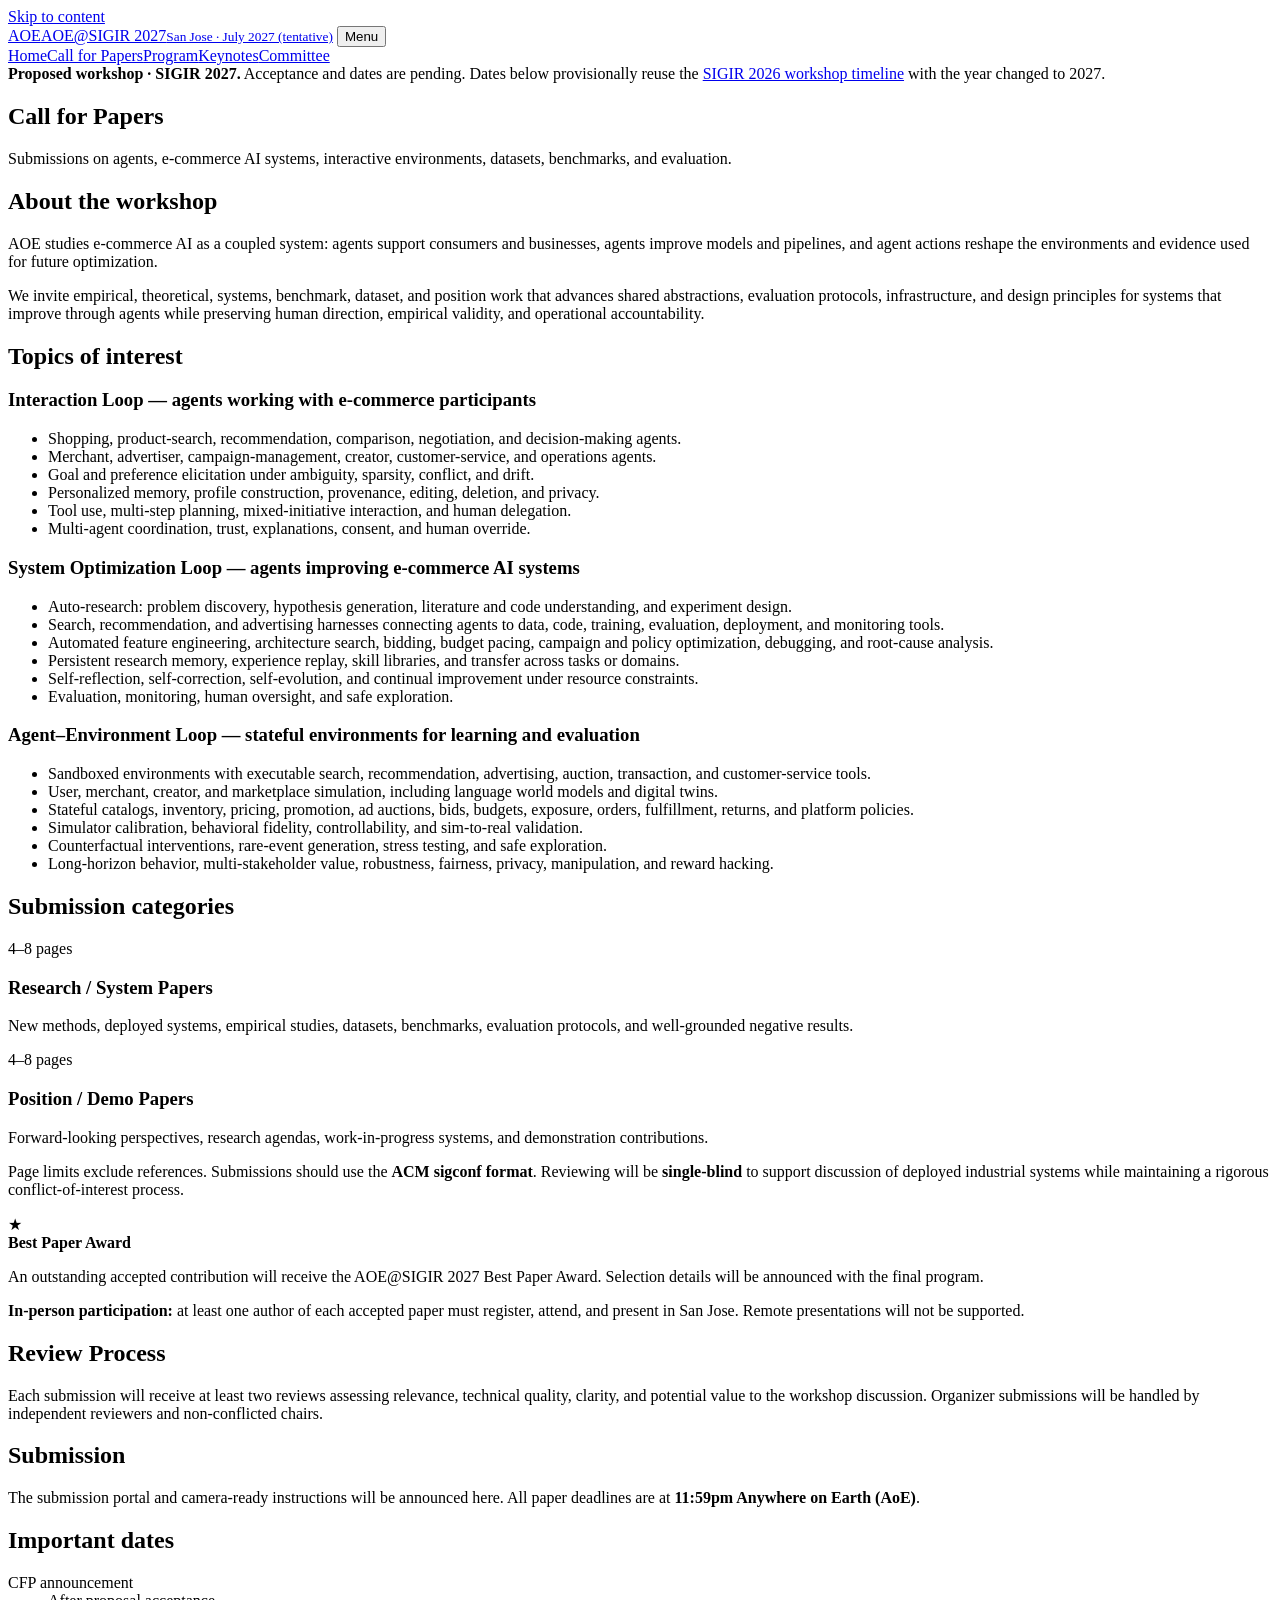
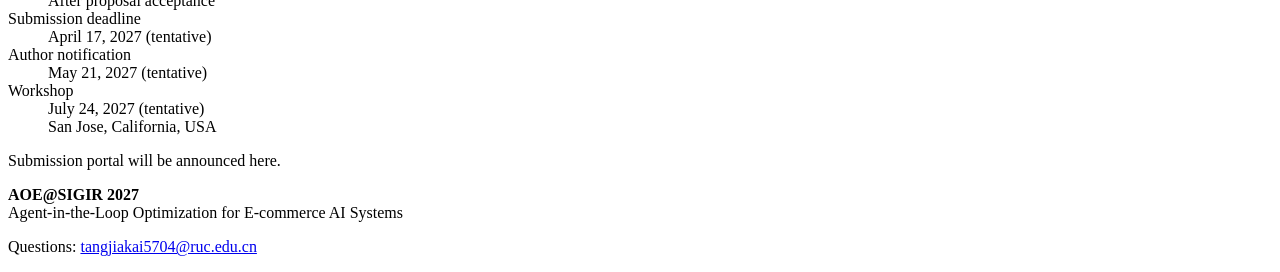
==== cfp.html @ 9a3bb02a "Publish SIGIR 2027 workshop pages and synchronized program" ====
<!doctype html>
<html lang="en">
<head>
  <meta charset="utf-8">
  <meta name="viewport" content="width=device-width, initial-scale=1">
  <meta name="description" content="Call for papers for AOE@SIGIR 2027, the Workshop on Agent-in-the-Loop Optimization for E-commerce AI Systems.">
  <title>Call for Papers · AOE@SIGIR 2027</title>
  <link rel="icon" type="image/svg+xml" href="assets/favicon.svg">
  <link rel="stylesheet" href="assets/style.css?v=20261023-1">
</head>
<body>
  <a class="skip-link" href="#main">Skip to content</a>
  <header class="site-header"><div class="container header-inner">
    <a class="brand" href="index.html"><span class="brand-mark">AOE</span><span class="brand-copy">AOE@SIGIR 2027<small>San Jose · July 2027 (tentative)</small></span></a>
    <button class="menu-toggle" type="button" aria-expanded="false" aria-controls="site-nav">Menu</button>
    <nav class="site-nav" id="site-nav" aria-label="Primary navigation"><a href="index.html">Home</a><a href="cfp.html" aria-current="page">Call for Papers</a><a href="program.html">Program</a><a href="keynotes.html">Keynotes</a><a href="committee.html">Committee</a></nav>
  </div></header>

  <main id="main">
<aside class="migration-notice" aria-label="Proposal status"><div class="container"><strong>Proposed workshop · SIGIR 2027.</strong> Acceptance and dates are pending. Dates below provisionally reuse the <a href="https://sigir2026.org/en-AU/pages/submissions/workshop-proposals">SIGIR 2026 workshop timeline</a> with the year changed to 2027.</div></aside>
    <section class="page-hero"><div class="container page-hero-inner"><h1>Call for Papers</h1><p>Submissions on agents, e-commerce AI systems, interactive environments, datasets, benchmarks, and evaluation.</p></div></section>

    <section class="section"><div class="container page-grid">
      <article class="prose">
        <h2>About the workshop</h2>
        <p>AOE studies e-commerce AI as a coupled system: agents support consumers and businesses, agents improve models and pipelines, and agent actions reshape the environments and evidence used for future optimization.</p>
        <p>We invite empirical, theoretical, systems, benchmark, dataset, and position work that advances shared abstractions, evaluation protocols, infrastructure, and design principles for systems that improve through agents while preserving human direction, empirical validity, and operational accountability.</p>

        <h2>Topics of interest</h2>
        <h3>Interaction Loop — agents working with e-commerce participants</h3>
        <ul>
          <li>Shopping, product-search, recommendation, comparison, negotiation, and decision-making agents.</li>
          <li>Merchant, advertiser, campaign-management, creator, customer-service, and operations agents.</li>
          <li>Goal and preference elicitation under ambiguity, sparsity, conflict, and drift.</li>
          <li>Personalized memory, profile construction, provenance, editing, deletion, and privacy.</li>
          <li>Tool use, multi-step planning, mixed-initiative interaction, and human delegation.</li>
          <li>Multi-agent coordination, trust, explanations, consent, and human override.</li>
        </ul>

        <h3>System Optimization Loop — agents improving e-commerce AI systems</h3>
        <ul>
          <li>Auto-research: problem discovery, hypothesis generation, literature and code understanding, and experiment design.</li>
          <li>Search, recommendation, and advertising harnesses connecting agents to data, code, training, evaluation, deployment, and monitoring tools.</li>
          <li>Automated feature engineering, architecture search, bidding, budget pacing, campaign and policy optimization, debugging, and root-cause analysis.</li>
          <li>Persistent research memory, experience replay, skill libraries, and transfer across tasks or domains.</li>
          <li>Self-reflection, self-correction, self-evolution, and continual improvement under resource constraints.</li>
          <li>Evaluation, monitoring, human oversight, and safe exploration.</li>
        </ul>

        <h3>Agent–Environment Loop — stateful environments for learning and evaluation</h3>
        <ul>
          <li>Sandboxed environments with executable search, recommendation, advertising, auction, transaction, and customer-service tools.</li>
          <li>User, merchant, creator, and marketplace simulation, including language world models and digital twins.</li>
          <li>Stateful catalogs, inventory, pricing, promotion, ad auctions, bids, budgets, exposure, orders, fulfillment, returns, and platform policies.</li>
          <li>Simulator calibration, behavioral fidelity, controllability, and sim-to-real validation.</li>
          <li>Counterfactual interventions, rare-event generation, stress testing, and safe exploration.</li>
          <li>Long-horizon behavior, multi-stakeholder value, robustness, fairness, privacy, manipulation, and reward hacking.</li>
        </ul>

        <h2>Submission categories</h2>
        <div class="format-grid">
          <div class="format-card"><span>4–8 pages</span><h3>Research / System Papers</h3><p>New methods, deployed systems, empirical studies, datasets, benchmarks, evaluation protocols, and well-grounded negative results.</p></div>
          <div class="format-card"><span>4–8 pages</span><h3>Position / Demo Papers</h3><p>Forward-looking perspectives, research agendas, work-in-progress systems, and demonstration contributions.</p></div>
        </div>
        <p>Page limits exclude references. Submissions should use the <strong>ACM sigconf format</strong>. Reviewing will be <strong>single-blind</strong> to support discussion of deployed industrial systems while maintaining a rigorous conflict-of-interest process.</p>
        <div class="award-note"><span aria-hidden="true">★</span><div><strong>Best Paper Award</strong><p>An outstanding accepted contribution will receive the AOE@SIGIR 2027 Best Paper Award. Selection details will be announced with the final program.</p></div></div>
        <div class="notice"><strong>In-person participation:</strong> at least one author of each accepted paper must register, attend, and present in San Jose. Remote presentations will not be supported.</div>

        <h2>Review Process</h2>
        <p>Each submission will receive at least two reviews assessing relevance, technical quality, clarity, and potential value to the workshop discussion. Organizer submissions will be handled by independent reviewers and non-conflicted chairs.</p>

        <h2>Submission</h2>
        <p>The submission portal and camera-ready instructions will be announced here. All paper deadlines are at <strong>11:59pm Anywhere on Earth (AoE)</strong>.</p>
      </article>
      <aside class="side-card" aria-label="Important dates">
        <h2>Important dates</h2><dl>
          <dt>CFP announcement</dt><dd>After proposal acceptance</dd>
          <dt>Submission deadline</dt><dd>April 17, 2027 (tentative)</dd>
          <dt>Author notification</dt><dd>May 21, 2027 (tentative)</dd>
          <dt>Workshop</dt><dd>July 24, 2027 (tentative)<br>San Jose, California, USA</dd>
        </dl>
        <p class="portal-status">Submission portal will be announced here.</p>
      </aside>
    </div></section>
  </main>

  <footer class="site-footer"><div class="container footer-inner"><p><strong>AOE@SIGIR 2027</strong><br>Agent-in-the-Loop Optimization for E-commerce AI Systems</p><p>Questions: <a href="mailto:tangjiakai5704@ruc.edu.cn">tangjiakai5704@ruc.edu.cn</a></p></div></footer>
  <script src="assets/site.js?v=20261023-1"></script>
</body>
</html>
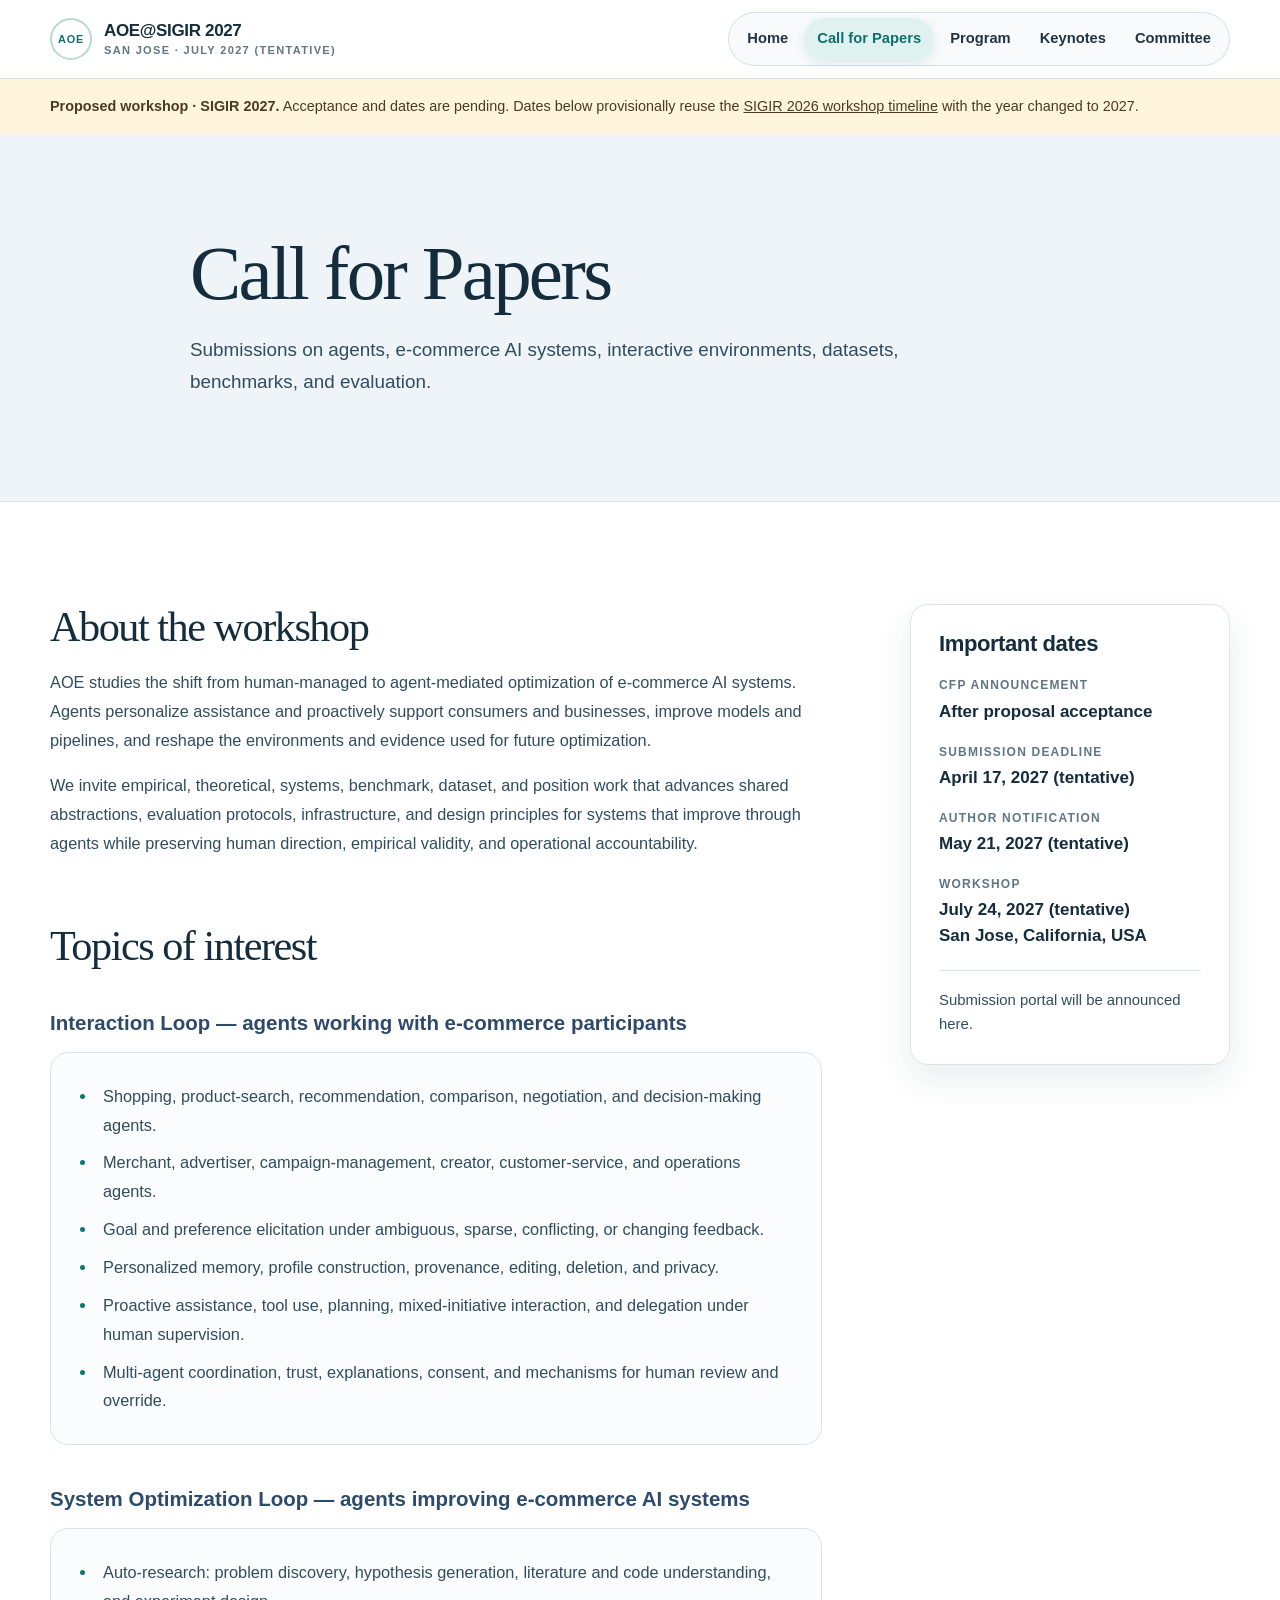
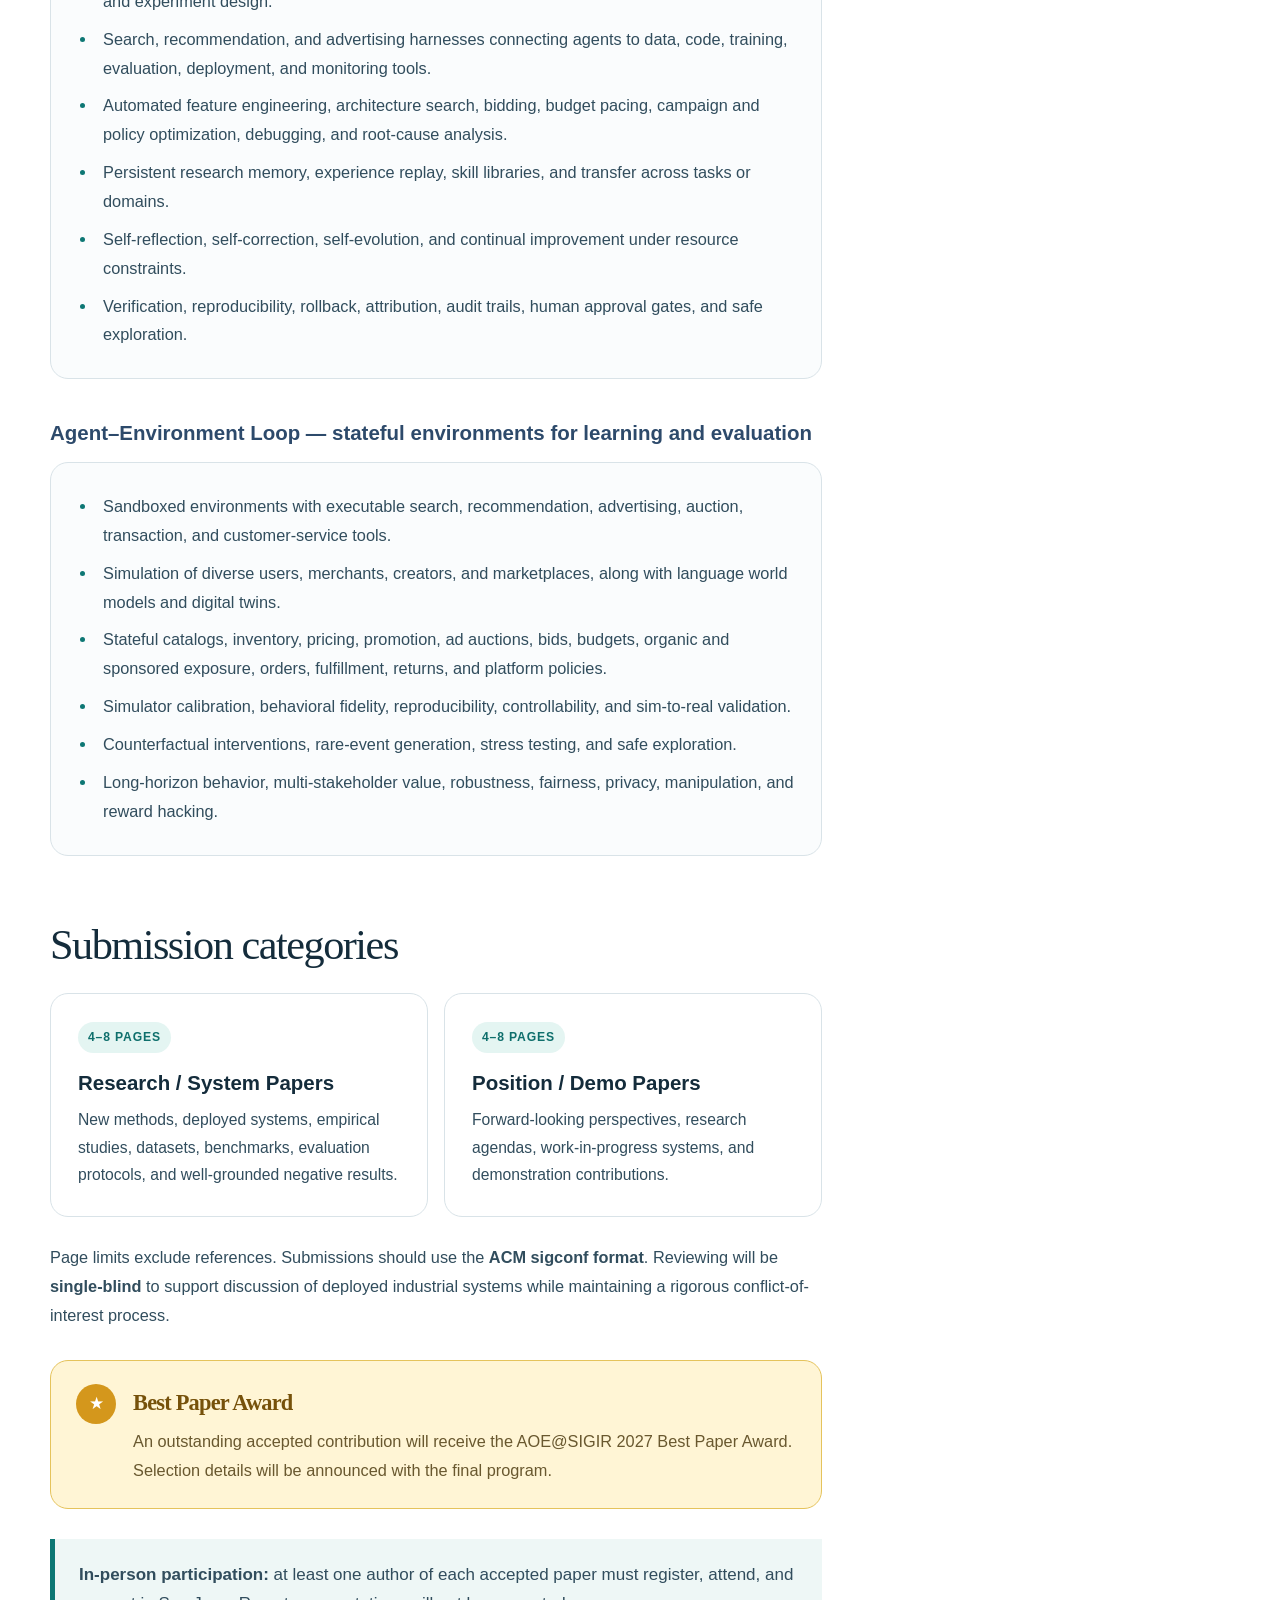
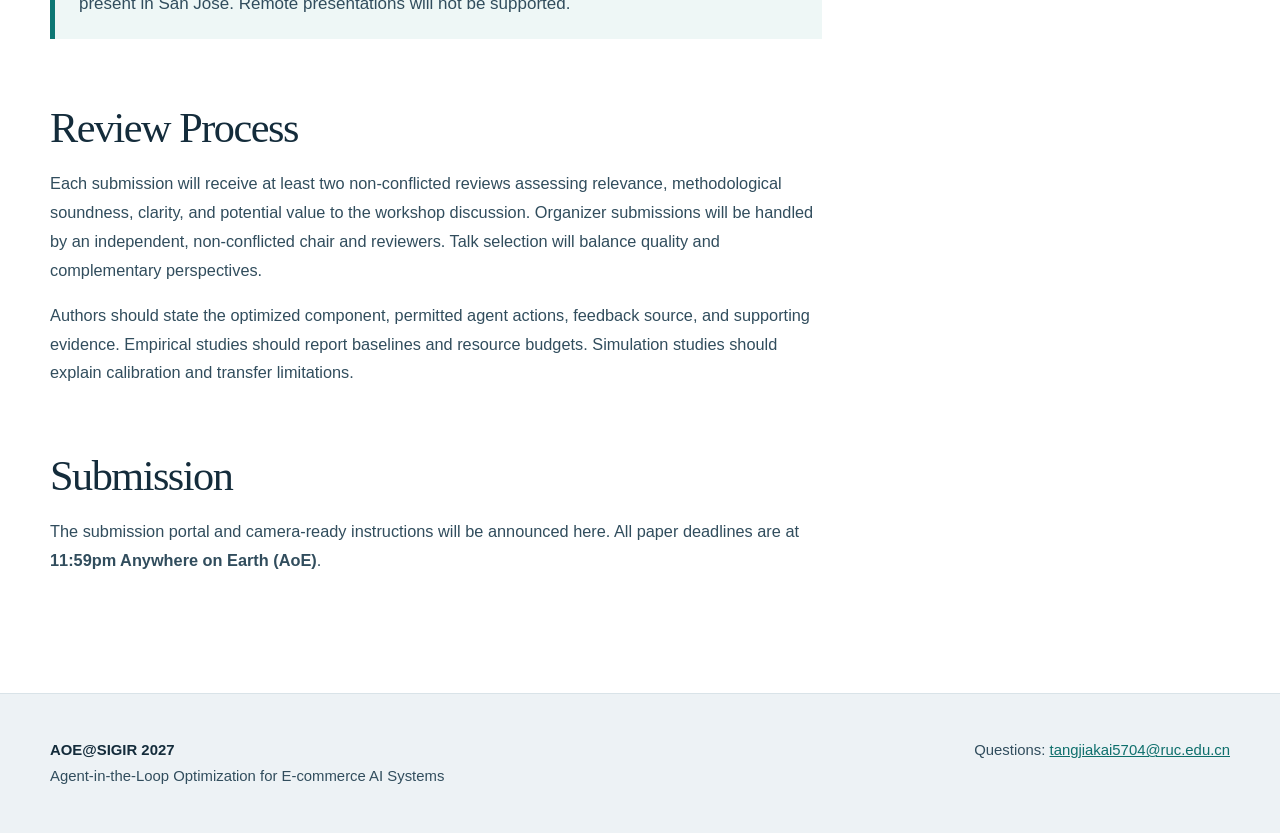
==== commit f6ee3444: "Sync SIGIR website speakers, program, and scope with current proposal" ====
--- a/cfp.html
+++ b/cfp.html
@@ -23,7 +23,7 @@
     <section class="section"><div class="container page-grid">
       <article class="prose">
         <h2>About the workshop</h2>
-        <p>AOE studies e-commerce AI as a coupled system: agents support consumers and businesses, agents improve models and pipelines, and agent actions reshape the environments and evidence used for future optimization.</p>
+        <p>AOE studies the shift from human-managed to agent-mediated optimization of e-commerce AI systems. Agents personalize assistance and proactively support consumers and businesses, improve models and pipelines, and reshape the environments and evidence used for future optimization.</p>
         <p>We invite empirical, theoretical, systems, benchmark, dataset, and position work that advances shared abstractions, evaluation protocols, infrastructure, and design principles for systems that improve through agents while preserving human direction, empirical validity, and operational accountability.</p>
 
         <h2>Topics of interest</h2>
@@ -31,10 +31,10 @@
         <ul>
           <li>Shopping, product-search, recommendation, comparison, negotiation, and decision-making agents.</li>
           <li>Merchant, advertiser, campaign-management, creator, customer-service, and operations agents.</li>
-          <li>Goal and preference elicitation under ambiguity, sparsity, conflict, and drift.</li>
+          <li>Goal and preference elicitation under ambiguous, sparse, conflicting, or changing feedback.</li>
           <li>Personalized memory, profile construction, provenance, editing, deletion, and privacy.</li>
-          <li>Tool use, multi-step planning, mixed-initiative interaction, and human delegation.</li>
-          <li>Multi-agent coordination, trust, explanations, consent, and human override.</li>
+          <li>Proactive assistance, tool use, planning, mixed-initiative interaction, and delegation under human supervision.</li>
+          <li>Multi-agent coordination, trust, explanations, consent, and mechanisms for human review and override.</li>
         </ul>
 
         <h3>System Optimization Loop — agents improving e-commerce AI systems</h3>
@@ -44,15 +44,15 @@
           <li>Automated feature engineering, architecture search, bidding, budget pacing, campaign and policy optimization, debugging, and root-cause analysis.</li>
           <li>Persistent research memory, experience replay, skill libraries, and transfer across tasks or domains.</li>
           <li>Self-reflection, self-correction, self-evolution, and continual improvement under resource constraints.</li>
-          <li>Evaluation, monitoring, human oversight, and safe exploration.</li>
+          <li>Verification, reproducibility, rollback, attribution, audit trails, human approval gates, and safe exploration.</li>
         </ul>
 
         <h3>Agent–Environment Loop — stateful environments for learning and evaluation</h3>
         <ul>
           <li>Sandboxed environments with executable search, recommendation, advertising, auction, transaction, and customer-service tools.</li>
-          <li>User, merchant, creator, and marketplace simulation, including language world models and digital twins.</li>
-          <li>Stateful catalogs, inventory, pricing, promotion, ad auctions, bids, budgets, exposure, orders, fulfillment, returns, and platform policies.</li>
-          <li>Simulator calibration, behavioral fidelity, controllability, and sim-to-real validation.</li>
+          <li>Simulation of diverse users, merchants, creators, and marketplaces, along with language world models and digital twins.</li>
+          <li>Stateful catalogs, inventory, pricing, promotion, ad auctions, bids, budgets, organic and sponsored exposure, orders, fulfillment, returns, and platform policies.</li>
+          <li>Simulator calibration, behavioral fidelity, reproducibility, controllability, and sim-to-real validation.</li>
           <li>Counterfactual interventions, rare-event generation, stress testing, and safe exploration.</li>
           <li>Long-horizon behavior, multi-stakeholder value, robustness, fairness, privacy, manipulation, and reward hacking.</li>
         </ul>
@@ -67,7 +67,8 @@
         <div class="notice"><strong>In-person participation:</strong> at least one author of each accepted paper must register, attend, and present in San Jose. Remote presentations will not be supported.</div>
 
         <h2>Review Process</h2>
-        <p>Each submission will receive at least two reviews assessing relevance, technical quality, clarity, and potential value to the workshop discussion. Organizer submissions will be handled by independent reviewers and non-conflicted chairs.</p>
+        <p>Each submission will receive at least two non-conflicted reviews assessing relevance, methodological soundness, clarity, and potential value to the workshop discussion. Organizer submissions will be handled by an independent, non-conflicted chair and reviewers. Talk selection will balance quality and complementary perspectives.</p>
+        <p>Authors should state the optimized component, permitted agent actions, feedback source, and supporting evidence. Empirical studies should report baselines and resource budgets. Simulation studies should explain calibration and transfer limitations.</p>
 
         <h2>Submission</h2>
         <p>The submission portal and camera-ready instructions will be announced here. All paper deadlines are at <strong>11:59pm Anywhere on Earth (AoE)</strong>.</p>
--- a/assets/style.css
+++ b/assets/style.css
@@ -0,0 +1,446 @@
+:root {
+  --ink: #1f3445;
+  --ink-strong: #142c3b;
+  --text: #314d5d;
+  --muted: #607684;
+  --teal: #0d7774;
+  --teal-dark: #0e6f6c;
+  --teal-soft: #e4f5f2;
+  --navy: #2d4a6b;
+  --blue-soft: #eef4f8;
+  --orange: #a94a32;
+  --orange-soft: #fff1e9;
+  --purple: #7569ad;
+  --purple-soft: #f1eff9;
+  --award: #d4971c;
+  --award-dark: #76510a;
+  --award-bg: #fff5d5;
+  --paper: #f6f8fa;
+  --white: #fff;
+  --line: #d9e3e8;
+  --line-strong: #c6d5dd;
+  --shadow: 0 14px 36px rgba(31, 52, 69, .09);
+  --radius-lg: 28px;
+  --radius: 18px;
+  --container: min(1180px, calc(100% - 48px));
+}
+
+* { box-sizing: border-box; }
+html { scroll-behavior: smooth; }
+body {
+  margin: 0;
+  overflow-x: hidden;
+  color: var(--ink);
+  background: var(--white);
+  font-family: "Helvetica Neue", Arial, ui-sans-serif, sans-serif;
+  font-size: 17px;
+  line-height: 1.72;
+  text-rendering: optimizeLegibility;
+}
+::selection { color: var(--ink-strong); background: #cdece8; }
+a { color: inherit; }
+img { display: block; max-width: 100%; }
+button { font: inherit; }
+.container { width: var(--container); margin-inline: auto; }
+.skip-link { position: fixed; top: 10px; left: 10px; z-index: 100; padding: 9px 14px; transform: translateY(-180%); border-radius: 999px; color: white; background: var(--ink-strong); text-decoration: none; }
+.skip-link:focus { transform: none; }
+
+.site-header { position: sticky; top: 0; z-index: 40; border-bottom: 1px solid rgba(198,213,221,.72); background: rgba(255,255,255,.82); -webkit-backdrop-filter: blur(18px) saturate(150%); backdrop-filter: blur(18px) saturate(150%); transition: background .22s ease, border-color .22s ease, box-shadow .22s ease; }
+.site-header.is-scrolled { border-color: rgba(198,213,221,.9); background: rgba(255,255,255,.94); box-shadow: 0 10px 28px rgba(20,44,59,.09); }
+.header-inner { min-height: 78px; display: flex; align-items: center; justify-content: space-between; gap: 28px; }
+.brand { display: inline-flex; align-items: center; gap: 12px; color: var(--ink-strong); text-decoration: none; font-weight: 800; letter-spacing: -.02em; }
+.brand-mark { width: 42px; height: 42px; display: grid; place-items: center; flex: 0 0 auto; border: 2px solid #b8d8d6; border-radius: 50%; color: var(--teal-dark); background: transparent; box-shadow: none; font-size: .68rem; letter-spacing: .07em; }
+.brand-copy { display: grid; line-height: 1.05; }
+.brand-copy small { margin-top: 5px; color: var(--muted); font-size: .69rem; font-weight: 700; letter-spacing: .12em; text-transform: uppercase; }
+.site-nav { display: flex; align-items: center; gap: 3px; padding: 5px; border: 1px solid rgba(198,213,221,.7); border-radius: 999px; background: rgba(246,248,250,.7); box-shadow: inset 0 1px 0 rgba(255,255,255,.85); }
+.site-nav a { padding: 8px 13px; border-radius: 999px; color: var(--ink); text-decoration: none; font-size: .92rem; font-weight: 720; transition: color .18s ease, background .18s ease, box-shadow .18s ease; }
+.site-nav a:hover, .site-nav a:focus-visible { color: var(--teal-dark); background: rgba(255,255,255,.9); box-shadow: 0 4px 12px rgba(31,52,69,.07); }
+.site-nav a[aria-current="page"] { color: var(--teal-dark); background: #dff2ef; box-shadow: 0 4px 12px rgba(13,119,116,.11); }
+.menu-toggle { display: none; padding: 9px 14px; border: 1px solid var(--line-strong); border-radius: 999px; color: var(--ink-strong); background: rgba(255,255,255,.88); box-shadow: 0 5px 14px rgba(31,52,69,.06); font-weight: 750; }
+
+h1, h2, h3 { margin-top: 0; text-wrap: balance; }
+.hero h1, .page-hero h1, .section h2, .speaker-card h2, .home-speakers h3, .award-copy strong, .award-note strong {
+  font-family: Georgia, "Times New Roman", serif;
+  font-weight: 500;
+  letter-spacing: -.035em;
+}
+
+.hero {
+  position: relative;
+  min-height: 760px;
+  overflow: hidden;
+  border-bottom: 1px solid var(--line);
+  background:
+    linear-gradient(90deg, #fff 0%, #fff 43%, rgba(255,255,255,.95) 52%, rgba(255,255,255,.35) 72%, rgba(255,255,255,.08) 100%),
+    radial-gradient(ellipse at 90% 30%, #cce8e7 0%, #e9e8f4 45%, #f6f9fc 80%);
+}
+.hero::after { content: ""; position: absolute; inset: auto 0 0; height: 90px; background: linear-gradient(to bottom, transparent, rgba(255,255,255,.8)); pointer-events: none; }
+.hero > .container { position: relative; z-index: 2; padding-top: 88px; padding-bottom: 82px; }
+.hero-copy { max-width: 990px; }
+.hero h1 { max-width: 1100px; margin-bottom: 26px; color: var(--ink-strong); font-size: clamp(3.8rem, 5.2vw, 4.85rem); line-height: .98; }
+.hero h1 em { color: var(--teal); font-style: normal; }
+.hero-title-main, .hero-title-sub { display: block; }
+.hero-title-main { white-space: nowrap; }
+.hero-summary { max-width: 760px; margin: 0; color: var(--text); font-size: 1.18rem; line-height: 1.68; }
+.hero-actions { display: flex; flex-wrap: wrap; gap: 12px; margin-top: 30px; }
+.button { display: inline-flex; align-items: center; justify-content: center; min-height: 50px; padding: 0 23px; border: 1px solid transparent; border-radius: 999px; text-decoration: none; font-size: .96rem; font-weight: 780; transition: transform .18s ease, box-shadow .18s ease, background .18s ease; }
+.button:hover { transform: translateY(-2px); }
+.button-primary { color: white; background: var(--teal); box-shadow: 0 9px 20px rgba(22,139,135,.20); }
+.button-primary:hover { background: var(--teal-dark); }
+.button-secondary { border-color: var(--line-strong); color: var(--ink-strong); background: white; }
+.button-secondary:hover { box-shadow: var(--shadow); }
+.button-muted { width: 100%; margin-top: 22px; color: var(--muted); background: var(--paper); cursor: default; }
+.hero-meta { display: grid; grid-template-columns: repeat(3, 1fr); max-width: 760px; margin-top: 38px; overflow: hidden; border: 1px solid var(--line-strong); border-radius: var(--radius); background: white; box-shadow: var(--shadow); }
+.meta-item { min-height: 100px; padding: 22px 24px; border-right: 1px solid var(--line); }
+.meta-item:last-child { border-right: 0; }
+.meta-item span { display: block; margin-bottom: 5px; color: var(--muted); font-size: .72rem; font-weight: 800; letter-spacing: .12em; text-transform: uppercase; }
+.meta-item strong { color: var(--ink-strong); font-size: 1.07rem; }
+.award-banner { display: grid; grid-template-columns: auto minmax(0, 1fr); align-items: center; gap: 18px; max-width: 760px; margin-top: 16px; padding: 18px 22px; border: 1px solid #e5c35c; border-radius: var(--radius); color: var(--award-dark); background: var(--award-bg); box-shadow: 0 10px 26px rgba(142,102,22,.11); }
+.award-symbol { width: 46px; height: 46px; display: grid; place-items: center; border-radius: 50%; color: white; background: var(--award); font-size: 1.3rem; }
+.award-copy { display: grid; gap: 1px; }
+.award-copy strong { font-size: 1.42rem; font-weight: 600; letter-spacing: -.015em; }
+.award-copy span { color: #6f5927; font-size: .92rem; line-height: 1.48; }
+.commerce-panel { position: absolute; right: 0; bottom: 70px; width: 340px; padding: 25px; border: 1px solid rgba(198,213,221,.95); border-radius: 22px; background: rgba(255,255,255,.94); box-shadow: 0 18px 45px rgba(20,44,59,.16); }
+.commerce-panel > strong { display: block; margin-bottom: 17px; color: var(--navy); font-size: 1rem; letter-spacing: .03em; }
+.commerce-grid { display: grid; grid-template-columns: 1fr 1fr; gap: 12px; }
+.commerce-grid span { display: grid; grid-template-columns: 30px 1fr; align-items: center; gap: 9px; color: var(--ink); font-size: .82rem; font-weight: 700; line-height: 1.25; }
+.commerce-grid svg { width: 30px; height: 30px; padding: 6px; border-radius: 9px; fill: none; stroke: currentColor; stroke-width: 1.8; stroke-linecap: round; stroke-linejoin: round; color: var(--teal-dark); background: var(--teal-soft); }
+.commerce-grid span:nth-child(2) svg { color: var(--navy); background: var(--blue-soft); }
+.commerce-grid span:nth-child(3) svg { color: #b85b42; background: var(--orange-soft); }
+.commerce-grid span:nth-child(4) svg { color: var(--purple); background: var(--purple-soft); }
+
+.section { padding: clamp(82px, 8vw, 112px) 0; }
+.section-white { background: white; }
+.section-blue { border-block: 1px solid #dce8ef; background: #eef5f9; }
+.section-warm { border-block: 1px solid #eee4d8; background: #fffaf3; }
+.section-lilac { border-block: 1px solid #e5e1ef; background: #f6f4fa; }
+.section-teal-wash { border-block: 1px solid #d7e9e6; background: #f0f8f6; }
+.section-mint { border-block: 1px solid var(--line); background: #e7f3f0; }
+.home-page .section { padding: clamp(66px, 6vw, 88px) 0; }
+.home-page .section-head { margin-bottom: 32px; }
+.home-page .section-link { margin-top: 22px; }
+.home-page #organizers .section-head { grid-template-columns: minmax(0, .9fr) minmax(430px, .78fr); gap: 48px; }
+.section-head { display: grid; grid-template-columns: minmax(0, 1fr) minmax(300px, .62fr); align-items: end; gap: 70px; margin-bottom: 42px; }
+.section h2 { margin-bottom: 0; color: var(--ink-strong); font-size: clamp(3.1rem, 4.7vw, 4.55rem); line-height: 1; }
+.lead { margin: 0; color: var(--text); font-size: 1.08rem; line-height: 1.68; }
+.content-section .section-head { display: block; margin-bottom: 30px; }
+.about-copy { max-width: 1000px; color: var(--text); font-size: 1.18rem; line-height: 1.85; }
+.about-copy p { margin: 0; }
+.about-copy p:first-child { color: var(--ink); font-size: 1.28rem; }
+.about-copy p + p { margin-top: 20px; }
+
+.date-grid { display: grid; grid-template-columns: repeat(4, 1fr); gap: 16px; }
+.date-item { min-height: 190px; padding: 28px; border: 1px solid var(--line); border-radius: var(--radius); background: white; }
+.date-item.is-key { border: 2px solid #9cd2cb; background: #edf8f6; }
+.date-item time { display: block; color: var(--navy); font-family: Georgia, serif; font-size: 1.8rem; font-weight: 600; line-height: 1.05; }
+.date-item span { display: block; margin-top: 30px; color: var(--ink); font-size: 1rem; font-weight: 750; line-height: 1.45; }
+
+.loop-grid { display: grid; grid-template-columns: repeat(3, 1fr); gap: 22px; }
+.loop-card { position: relative; min-height: 360px; overflow: hidden; padding: 34px; border: 1px solid var(--line); border-radius: var(--radius-lg); background: white; }
+.loop-card:nth-child(1) { border-top: 6px solid var(--teal); }
+.loop-card:nth-child(2) { border-top: 6px solid var(--purple); }
+.loop-card:nth-child(3) { border-top: 6px solid var(--orange); }
+.loop-card::after { content: attr(data-number); position: absolute; right: 14px; bottom: -27px; color: rgba(31,52,69,.055); font-family: Georgia, serif; font-size: 8rem; line-height: 1; }
+.loop-icon { width: 44px; height: 44px; display: grid; place-items: center; border-radius: 13px; color: white; background: var(--teal); font-size: .77rem; font-weight: 850; }
+.loop-card:nth-child(2) .loop-icon { background: var(--purple); }
+.loop-card:nth-child(3) .loop-icon { background: var(--orange); }
+.loop-card h3 { position: relative; z-index: 1; margin: 26px 0 0; color: var(--ink-strong); font-size: 1.46rem; line-height: 1.28; }
+.loop-card ul { position: relative; z-index: 1; margin: 22px 0 0; padding: 0; list-style: none; }
+.loop-card li { position: relative; margin-top: 13px; padding-left: 20px; color: var(--text); font-size: 1rem; line-height: 1.55; }
+.loop-card li::before { content: ""; position: absolute; left: 0; top: .7em; width: 6px; height: 6px; border-radius: 50%; background: var(--teal); }
+.loop-card:nth-child(2) li::before { background: var(--purple); }
+.loop-card:nth-child(3) li::before { background: var(--orange); }
+.section-link { margin: 28px 0 0; }
+.section-link a { color: var(--teal-dark); font-weight: 800; text-decoration: none; }
+.section-link a:hover { text-decoration: underline; text-underline-offset: 4px; }
+
+.home-speakers { display: grid; grid-template-columns: repeat(2, minmax(0, 1fr)); gap: 24px; }
+.home-speakers article { display: grid; grid-template-columns: 180px minmax(0, 1fr); align-items: center; gap: 30px; min-height: 238px; padding: 28px; border: 1px solid var(--line); border-radius: var(--radius-lg); background: white; box-shadow: var(--shadow); }
+.home-speakers img { width: 180px; height: 180px; object-fit: cover; border-radius: 20px; }
+.home-speakers h3 { margin: 16px 0 7px; color: var(--ink-strong); font-size: 2.55rem; }
+.home-speakers p { margin: 0; color: var(--text); font-size: 1rem; line-height: 1.6; }
+
+.home-organizers { display: grid; grid-template-columns: repeat(3, minmax(0, 1fr)); gap: 15px; }
+.organizer-mini { display: grid; grid-template-columns: 68px minmax(0, 1fr); align-items: center; gap: 16px; min-height: 98px; padding: 14px 17px; border: 1px solid var(--line); border-radius: 18px; color: var(--ink-strong); background: linear-gradient(145deg, #fff 0%, #fbfcfd 100%); text-decoration: none; transition: transform .18s ease, border-color .18s ease, box-shadow .18s ease; }
+.organizer-mini:hover, .organizer-mini:focus-visible { transform: translateY(-2px); border-color: #b9d5d4; box-shadow: 0 12px 26px rgba(31,52,69,.09); }
+.organizer-mini img { width: 68px; height: 68px; border: 3px solid white; border-radius: 50%; object-fit: cover; box-shadow: 0 4px 14px rgba(31,52,69,.14); }
+.organizer-mini span { min-width: 0; }
+.organizer-mini strong { display: block; margin-bottom: 3px; font-size: 1rem; line-height: 1.25; }
+.organizer-mini strong::after { content: " ↗"; color: var(--teal-dark); font-size: .62em; vertical-align: .35em; }
+.organizer-mini small { display: block; color: var(--muted); font-size: .78rem; font-weight: 650; line-height: 1.38; }
+.tag { display: inline-flex; padding: 6px 11px; border-radius: 999px; color: var(--teal-dark); background: #dff2ef; font-size: .76rem; font-weight: 850; letter-spacing: .07em; text-transform: uppercase; }
+.tag.tentative { color: #775415; background: #ffedbd; }
+
+.submission-summary { display: grid; grid-template-columns: minmax(0, 1fr) auto; align-items: center; gap: 64px; }
+.submission-summary h2 { margin-bottom: 18px; }
+.submission-summary p { max-width: 820px; margin: 0; color: var(--text); font-size: 1.08rem; line-height: 1.75; }
+
+.page-hero { padding: clamp(72px, 8vw, 104px) 0; border-bottom: 1px solid var(--line); background: var(--blue-soft); }
+.page-hero-inner { max-width: 900px; }
+.page-hero h1 { margin: 0; color: var(--ink-strong); font-size: clamp(3.5rem, 6vw, 5.7rem); line-height: .98; }
+.page-hero p { max-width: 780px; margin: 22px 0 0; color: var(--text); font-size: 1.18rem; line-height: 1.72; }
+.page-grid { display: grid; grid-template-columns: minmax(0, 1fr) 320px; align-items: start; gap: clamp(52px, 7vw, 88px); }
+.prose { max-width: 830px; }
+.prose h2 { margin: 66px 0 18px; color: var(--ink-strong); font-size: clamp(2.2rem, 3.3vw, 3rem); line-height: 1.08; }
+.prose h2:first-child { margin-top: 0; }
+.prose h3 { margin: 40px 0 12px; color: var(--navy); font-size: 1.28rem; line-height: 1.4; }
+.prose p, .prose li { color: var(--text); font-size: 1.02rem; line-height: 1.77; }
+.prose ul { margin: 14px 0 28px; padding: 20px 26px 20px 46px; border: 1px solid var(--line); border-radius: var(--radius); background: #fafcfd; }
+.prose li { margin: 9px 0; padding-left: 6px; }
+.prose li::marker { color: var(--teal); }
+.format-grid { display: grid; grid-template-columns: repeat(2, 1fr); gap: 16px; margin: 26px 0; }
+.format-card { padding: 27px; border: 1px solid var(--line); border-radius: var(--radius); background: white; }
+.format-card span { display: inline-flex; padding: 5px 10px; border-radius: 999px; color: var(--teal-dark); background: var(--teal-soft); font-size: .76rem; font-weight: 850; letter-spacing: .07em; text-transform: uppercase; }
+.format-card h3 { margin: 16px 0 8px; color: var(--ink-strong); }
+.format-card p { margin: 0; font-size: .98rem; }
+.notice { margin: 28px 0; padding: 21px 24px; border-left: 5px solid var(--teal); color: var(--text); background: #eef7f6; }
+.award-note { display: grid; grid-template-columns: auto 1fr; gap: 17px; margin: 30px 0; padding: 23px 25px; border: 1px solid #e5c35c; border-radius: var(--radius); background: var(--award-bg); }
+.award-note > span { width: 40px; height: 40px; display: grid; place-items: center; border-radius: 50%; color: white; background: var(--award); }
+.award-note strong { color: var(--award-dark); font-size: 1.4rem; font-weight: 600; }
+.award-note p { margin: 5px 0 0; color: #69582f; }
+.side-card { position: sticky; top: 104px; padding: 28px; border: 1px solid var(--line); border-radius: var(--radius); background: white; box-shadow: var(--shadow); }
+.side-card h2 { margin: 0 0 20px; font-family: inherit; font-size: 1.38rem; font-weight: 800; letter-spacing: -.02em; }
+.side-card dl { margin: 0; }
+.side-card dt { margin-top: 17px; color: var(--muted); font-size: .75rem; font-weight: 850; letter-spacing: .1em; text-transform: uppercase; }
+.side-card dd { margin: 3px 0 0; color: var(--ink-strong); font-weight: 750; line-height: 1.5; }
+
+.schedule-wrap { overflow: hidden; border: 1px solid var(--line); border-radius: var(--radius-lg); background: white; box-shadow: var(--shadow); }
+.schedule { width: 100%; border-collapse: collapse; }
+.schedule th, .schedule td { padding: 22px 27px; border-bottom: 1px solid var(--line); text-align: left; }
+.schedule tr:last-child td { border-bottom: 0; }
+.schedule th { color: var(--navy); background: #eef3f6; font-size: .78rem; letter-spacing: .12em; text-transform: uppercase; }
+.schedule td { color: var(--ink); font-size: 1.02rem; }
+.schedule td:first-child { width: 175px; color: var(--teal-dark); font-weight: 850; white-space: nowrap; }
+.schedule td strong { color: var(--ink-strong); }
+
+.speaker-stack { display: grid; gap: 22px; }
+.speaker-card { display: grid; grid-template-columns: 230px minmax(0, 1fr); align-items: center; gap: 42px; padding: 38px; border: 1px solid var(--line); border-radius: var(--radius-lg); background: white; box-shadow: var(--shadow); }
+.speaker-photo { width: 230px; height: 230px; overflow: hidden; border-radius: 24px; background: var(--paper); }
+.speaker-photo img { width: 100%; height: 100%; object-fit: cover; }
+.speaker-card h2 { margin: 15px 0 4px; color: var(--ink-strong); font-size: clamp(2.8rem, 4vw, 4rem); }
+.speaker-role { margin: 0 0 13px; color: var(--teal-dark); font-size: .96rem; font-weight: 780; }
+.speaker-card p:last-child { margin: 0; color: var(--text); font-size: 1rem; line-height: 1.72; }
+
+.person-grid { display: grid; grid-template-columns: repeat(2, minmax(0, 1fr)); gap: 24px; }
+.person-card { position: relative; display: grid; grid-template-columns: 108px minmax(0, 1fr); grid-template-rows: auto auto 1fr; column-gap: 24px; align-items: start; min-height: 225px; padding: 29px; border: 1px solid var(--line); border-radius: var(--radius); background: white; }
+.person-avatar { grid-column: 1; grid-row: 1 / span 3; width: 108px; height: 108px; overflow: hidden; border-radius: 22px; background: var(--paper); }
+.person-avatar img { width: 100%; height: 100%; object-fit: cover; }
+.person-card h3, .person-role, .person-card p:last-child { grid-column: 2; }
+.person-card h3 { align-self: end; margin: 7px 0 4px; color: var(--ink-strong); font-size: 1.3rem; }
+.person-role { min-height: 0; margin: 0 0 12px; color: var(--teal-dark); font-size: .88rem; font-weight: 780; line-height: 1.45; }
+.person-card p:last-child { margin: 0; color: var(--text); font-size: .97rem; line-height: 1.68; }
+.person-badge { position: absolute; right: 18px; top: 18px; padding: 5px 9px; border-radius: 999px; color: var(--teal-dark); background: var(--teal-soft); font-size: .68rem; font-weight: 850; letter-spacing: .07em; text-transform: uppercase; }
+
+.empty-state { padding: clamp(48px, 8vw, 88px); border: 1px dashed #aebfc9; border-radius: var(--radius-lg); text-align: center; background: white; }
+.empty-state h2 { max-width: 700px; margin: 0 auto 14px; color: var(--ink-strong); font-size: clamp(2.3rem, 4.2vw, 3.7rem); line-height: 1.08; }
+.empty-state p { max-width: 680px; margin: 0 auto; color: var(--text); font-size: 1.05rem; }
+.site-footer { padding: 44px 0; border-top: 1px solid var(--line); background: #edf2f5; }
+.footer-inner { display: flex; justify-content: space-between; gap: 40px; color: var(--text); font-size: .93rem; }
+.footer-inner p { margin: 0; }
+.footer-inner strong { color: var(--ink-strong); }
+.footer-inner a { color: var(--teal-dark); }
+
+@media (prefers-reduced-motion: reduce) {
+  *, *::before, *::after { scroll-behavior: auto !important; animation: none !important; transition: none !important; }
+}
+
+@media (max-width: 1080px) {
+  .hero-title-main { white-space: normal; }
+  .commerce-panel { display: none; }
+  .person-grid { grid-template-columns: 1fr; }
+}
+
+@media (max-width: 920px) {
+  :root { --container: min(100% - 36px, 1180px); }
+  .menu-toggle { display: block; }
+  .site-nav { display: none; position: absolute; top: 70px; left: 18px; right: 18px; padding: 14px; flex-direction: column; align-items: stretch; border: 1px solid rgba(198,213,221,.9); border-radius: var(--radius); background: rgba(255,255,255,.96); -webkit-backdrop-filter: blur(18px); backdrop-filter: blur(18px); box-shadow: var(--shadow); }
+  .site-nav.is-open { display: flex; }
+  .site-nav a { padding: 11px 13px; }
+  .hero { min-height: 0; background: linear-gradient(180deg, rgba(255,255,255,.96) 0%, rgba(255,255,255,.78) 56%, rgba(255,255,255,.18) 100%), radial-gradient(ellipse at 80% 50%, #cce8e7, #e9e8f4, #f6f9fc); }
+  .hero > .container { padding-top: 70px; padding-bottom: 310px; }
+  .hero-copy { max-width: 850px; }
+  .hero h1 { font-size: clamp(3.4rem, 8vw, 4.5rem); }
+  .section-head { grid-template-columns: 1fr; gap: 20px; }
+  .home-page #organizers .section-head { grid-template-columns: 1fr; gap: 20px; }
+  .date-grid { grid-template-columns: repeat(2, 1fr); }
+  .loop-grid { grid-template-columns: 1fr; }
+  .loop-card { min-height: 0; }
+  .home-speakers { grid-template-columns: 1fr; }
+  .home-organizers { grid-template-columns: repeat(2, minmax(0, 1fr)); }
+  .page-grid { grid-template-columns: 1fr; }
+  .side-card { position: static; }
+  .speaker-card { grid-template-columns: 190px minmax(0, 1fr); }
+  .speaker-photo { width: 190px; height: 190px; }
+  .submission-summary { grid-template-columns: 1fr; gap: 28px; }
+  .submission-summary .button { justify-self: start; }
+}
+
+@media (max-width: 620px) {
+  :root { --container: min(100% - 28px, 1180px); }
+  body { font-size: 16px; }
+  .header-inner { min-height: 70px; }
+  .brand-copy small { display: none; }
+  .brand-mark { width: 38px; height: 38px; }
+  .hero > .container { padding-top: 58px; padding-bottom: 220px; }
+  .hero h1 { font-size: clamp(2.72rem, 12vw, 3.35rem); }
+  .hero-summary { font-size: 1.04rem; }
+  .hero-actions { flex-direction: column; }
+  .hero-actions .button { width: 100%; }
+  .hero-meta { grid-template-columns: 1fr; }
+  .meta-item { min-height: 78px; padding: 16px 20px; border-right: 0; border-bottom: 1px solid var(--line); }
+  .meta-item:last-child { border-bottom: 0; }
+  .award-banner { grid-template-columns: auto minmax(0, 1fr); gap: 14px; padding: 18px; }
+  .award-copy strong { font-size: 1.25rem; }
+  .award-copy span { font-size: .9rem; }
+  .section { padding: 72px 0; }
+  .section h2 { font-size: clamp(2.7rem, 12vw, 3.5rem); }
+  .about-copy, .about-copy p:first-child { font-size: 1.07rem; line-height: 1.8; }
+  .date-grid, .format-grid { grid-template-columns: 1fr; }
+  .date-item { min-height: 145px; }
+  .date-item span { margin-top: 21px; }
+  .loop-card { padding: 28px; }
+  .home-speakers article { grid-template-columns: 110px minmax(0, 1fr); min-height: 0; gap: 20px; padding: 21px; }
+  .home-speakers img { width: 110px; height: 110px; border-radius: 16px; }
+  .home-speakers h3 { margin-top: 11px; font-size: 1.9rem; }
+  .home-speakers p { font-size: .94rem; }
+  .home-organizers { grid-template-columns: 1fr; gap: 11px; }
+  .organizer-mini { grid-template-columns: 58px minmax(0, 1fr); min-height: 84px; padding: 12px 14px; }
+  .organizer-mini img { width: 58px; height: 58px; }
+  .page-hero { padding: 64px 0; }
+  .page-hero h1 { font-size: clamp(3rem, 14vw, 4.2rem); }
+  .page-hero p { font-size: 1.05rem; }
+  .prose ul { padding: 18px 20px 18px 39px; }
+  .schedule-wrap { overflow: hidden; }
+  .schedule { min-width: 0; table-layout: fixed; }
+  .schedule th, .schedule td { padding: 16px 14px; }
+  .schedule th:first-child, .schedule td:first-child { width: 112px; }
+  .schedule td:first-child { font-size: .9rem; white-space: normal; }
+  .speaker-card { grid-template-columns: 1fr; gap: 24px; padding: 27px; }
+  .speaker-photo { width: 170px; height: 170px; }
+  .person-card { grid-template-columns: 90px minmax(0, 1fr); min-height: 0; padding: 23px; column-gap: 18px; }
+  .person-avatar { width: 90px; height: 90px; }
+  .person-card .person-badge { position: static; grid-column: 2; grid-row: 1; justify-self: start; margin-bottom: 3px; }
+  .person-card p:last-child { grid-column: 1 / -1; margin-top: 17px; }
+  .footer-inner { flex-direction: column; gap: 18px; }
+}
+.loop-icon svg { width: 25px; height: 25px; fill: none; stroke: currentColor; stroke-width: 1.8; stroke-linecap: round; stroke-linejoin: round; }
+
+/* Launch-readiness fixes. */
+.portal-status { margin: 22px 0 0; padding-top: 18px; border-top: 1px solid var(--line); color: var(--text); font-size: .93rem; line-height: 1.55; }
+.person-card h3 a, .speaker-card h2 a, .home-speakers h3 a { color: inherit; text-decoration: none; }
+.person-card h3 a::after, .speaker-card h2 a::after, .home-speakers h3 a::after { content: " ↗"; color: var(--teal-dark); font-family: Arial, sans-serif; font-size: .47em; font-weight: 700; vertical-align: .45em; }
+.person-card h3 a:hover, .speaker-card h2 a:hover, .home-speakers h3 a:hover { color: var(--teal-dark); text-decoration: underline; text-decoration-thickness: 1px; text-underline-offset: 4px; }
+
+@media (max-width: 620px) {
+  .hero > .container { padding-bottom: 165px; }
+  .hero-meta { grid-template-columns: 1fr 1fr; }
+  .meta-item { min-height: 72px; padding: 14px 17px; border-right: 1px solid var(--line); }
+  .meta-item:first-child { grid-column: 1 / -1; border-right: 0; }
+  .meta-item:nth-child(2) { border-bottom: 0; }
+  .meta-item:last-child { border-right: 0; }
+  .meta-item strong { font-size: .98rem; line-height: 1.35; }
+  .date-grid { gap: 10px; }
+  .date-item { display: grid; grid-template-columns: 105px minmax(0, 1fr); align-items: center; gap: 16px; min-height: 0; padding: 20px; }
+  .date-item time { font-size: 1.42rem; }
+  .date-item span { margin-top: 0; font-size: .96rem; }
+  .page-hero { padding: 56px 0; }
+  .section { padding: 66px 0; }
+  .home-page .section { padding: 54px 0; }
+  .home-page .section-head { margin-bottom: 26px; }
+}
+
+/* Homepage scroll-following section navigation. */
+#overview, #about, #dates, #topics, #speakers, #organizers, #submission { scroll-margin-top: 96px; }
+.section-rail {
+  position: fixed;
+  top: 50%;
+  right: max(18px, calc((100vw - 1180px) / 2 - 198px));
+  z-index: 32;
+  display: grid;
+  gap: 3px;
+  width: 174px;
+  padding: 12px;
+  transform: translateY(-50%);
+  border: 1px solid rgba(198,213,221,.88);
+  border-radius: 28px;
+  background: rgba(255,255,255,.9);
+  -webkit-backdrop-filter: blur(18px) saturate(150%);
+  backdrop-filter: blur(18px) saturate(150%);
+  box-shadow: 0 18px 46px rgba(20,44,59,.15);
+}
+.section-rail a {
+  --rail-accent: var(--teal);
+  --rail-soft: #dff2ef;
+  position: relative;
+  display: flex;
+  align-items: center;
+  justify-content: space-between;
+  gap: 14px;
+  min-height: 44px;
+  padding: 0 14px 0 16px;
+  border-radius: 16px;
+  color: #536d7b;
+  text-decoration: none;
+  font-size: .84rem;
+  font-weight: 760;
+  line-height: 1;
+  transition: color .18s ease, background .18s ease, box-shadow .18s ease, transform .18s ease;
+}
+.section-rail a:hover, .section-rail a:focus-visible {
+  color: var(--teal-dark);
+  background: rgba(228,245,242,.58);
+  transform: translateX(-2px);
+}
+.section-rail a[data-section-link="dates"] { --rail-accent: #4e91bd; --rail-soft: #e8f2f8; }
+.section-rail a[data-section-link="topics"] { --rail-accent: #b76845; --rail-soft: #fff0e7; }
+.section-rail a[data-section-link="speakers"] { --rail-accent: #7569ad; --rail-soft: #efedf8; }
+.section-rail a[data-section-link="organizers"] { --rail-accent: #168b87; --rail-soft: #e2f4f1; }
+.section-rail a[data-section-link="submission"] { --rail-accent: #c48c1c; --rail-soft: #fff3cf; }
+.section-rail a.is-active {
+  color: var(--ink-strong);
+  background: var(--rail-soft);
+  box-shadow: 0 7px 18px rgba(31,52,69,.11);
+  transform: translateX(-4px);
+}
+.section-rail a.is-active::before {
+  content: "";
+  position: absolute;
+  left: 0;
+  width: 4px;
+  height: 22px;
+  border-radius: 0 5px 5px 0;
+  background: var(--rail-accent);
+}
+.section-rail i {
+  width: 9px;
+  height: 9px;
+  flex: 0 0 auto;
+  border: 1.5px solid #8da6b2;
+  border-radius: 50%;
+  background: white;
+  transition: border-color .18s ease, background .18s ease, box-shadow .18s ease, transform .18s ease;
+}
+.section-rail a.is-active i {
+  border-color: var(--rail-accent);
+  background: var(--rail-accent);
+  box-shadow: 0 0 0 5px rgba(31,52,69,.10);
+  transform: scale(1.08);
+}
+
+@media (max-width: 1580px) {
+  .section-rail { right: 15px; width: 54px; padding: 10px 8px; border-radius: 22px; }
+  .section-rail a span { position: absolute; width: 1px; height: 1px; overflow: hidden; clip-path: inset(50%); white-space: nowrap; }
+  .section-rail a { justify-content: center; min-height: 40px; padding: 8px; }
+  .section-rail a.is-active::before { left: -8px; }
+  .section-rail a::after { content: attr(data-section-link); position: absolute; right: calc(100% + 13px); padding: 8px 11px; border-radius: 9px; color: white; background: var(--ink-strong); box-shadow: var(--shadow); font-size: .75rem; text-transform: capitalize; opacity: 0; pointer-events: none; transform: translateX(6px); transition: opacity .16s ease, transform .16s ease; }
+  .section-rail a:hover::after, .section-rail a:focus-visible::after { opacity: 1; transform: none; }
+}
+
+@media (max-width: 1080px) {
+  .section-rail { display: none; }
+}
+
+/* Proposal-stage status, shared across all pages. */
+.migration-notice { padding: 1rem 0; background: #fff5dd; color: #4b3b20; font-size: .9rem; line-height: 1.6; }
+.migration-notice a { text-decoration: underline; }
+.date-tba { display: block; font-size: 1.7rem; font-weight: 700; line-height: 1.2; }
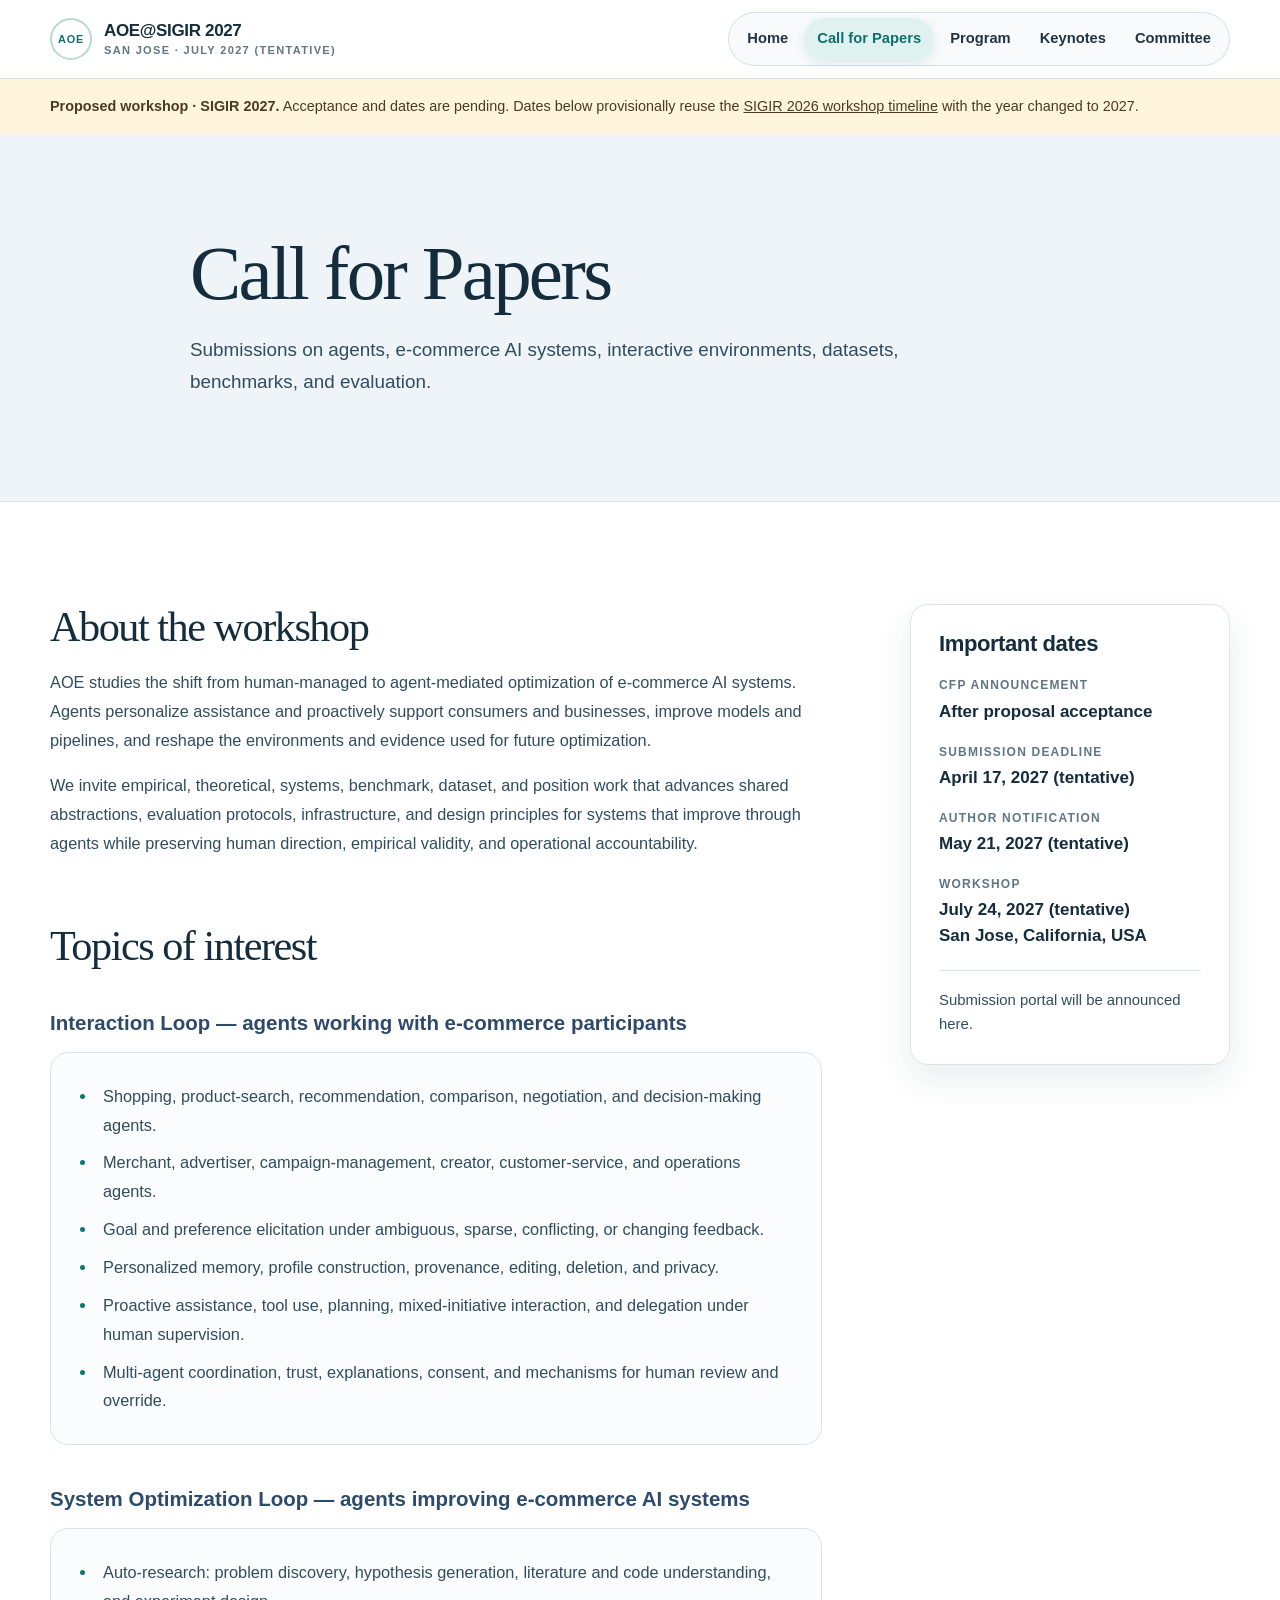
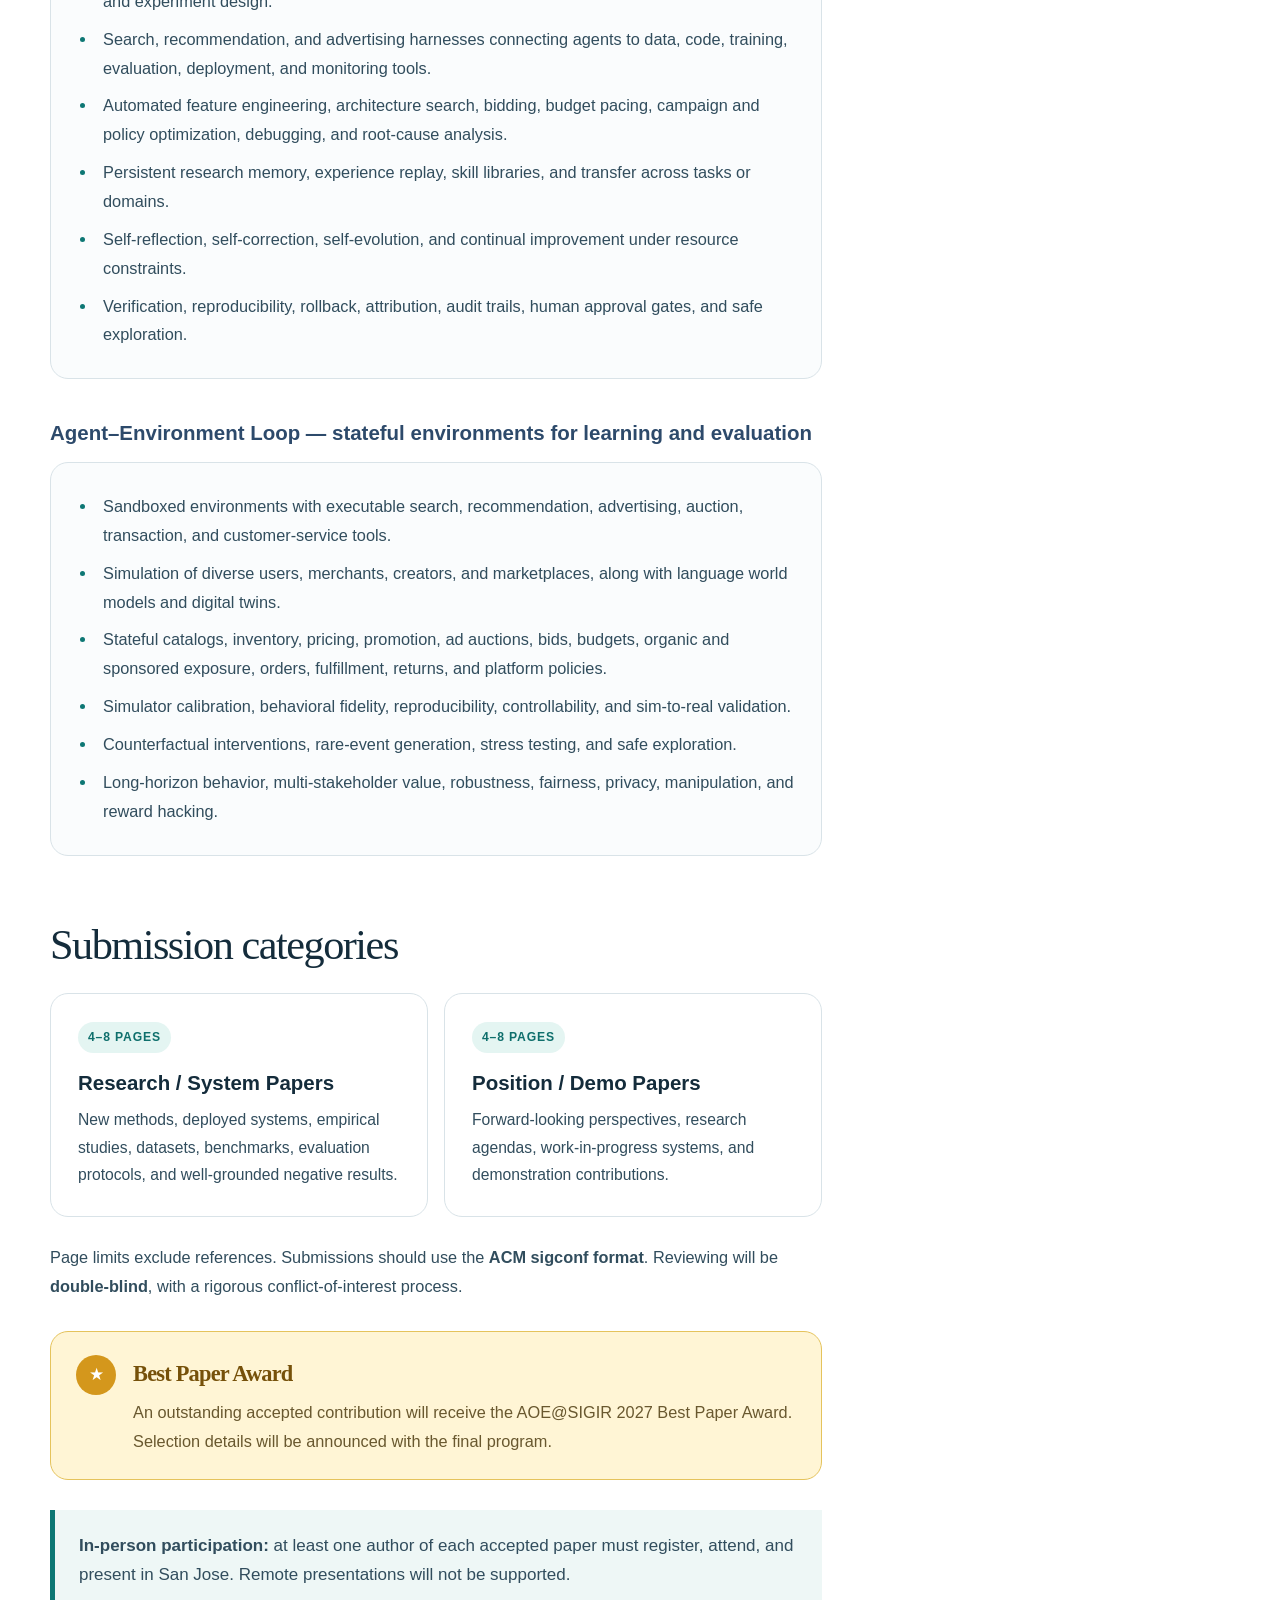
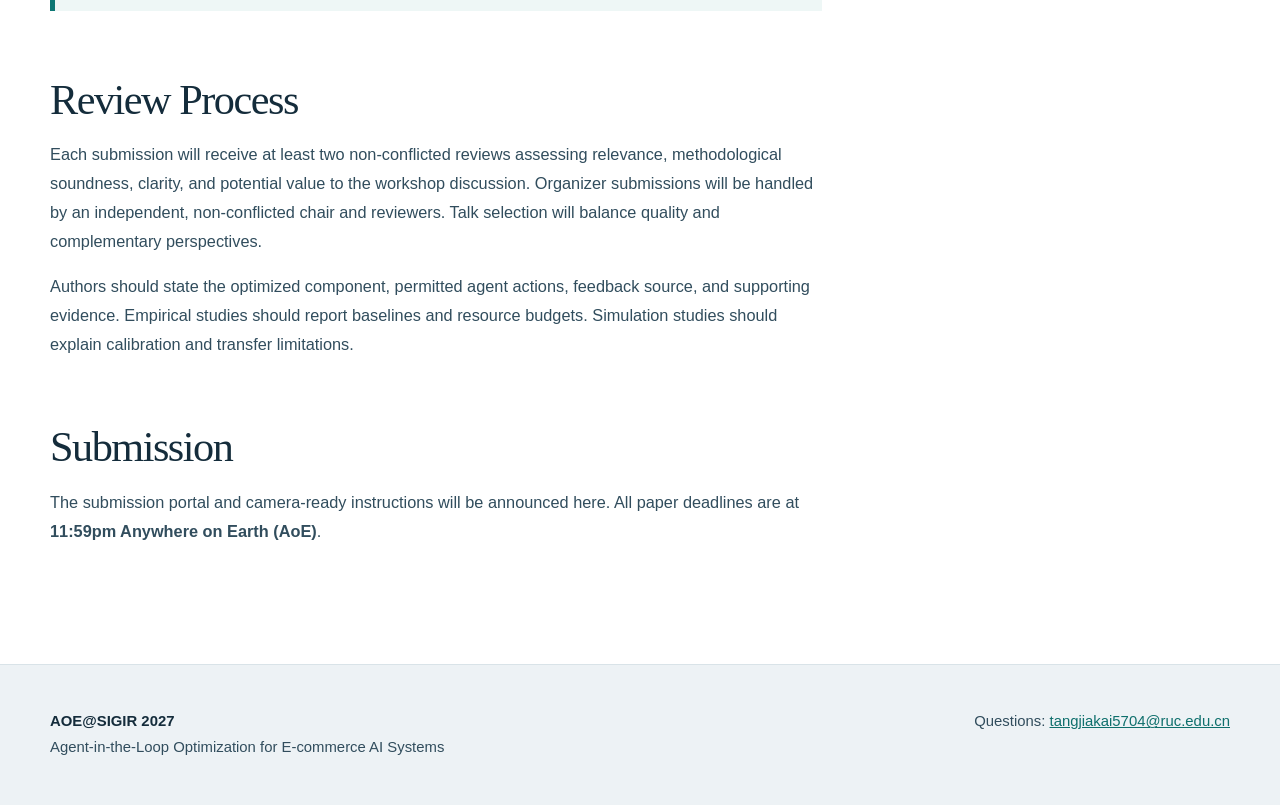
==== commit 424f40d0: "Use double-blind review throughout SIGIR website" ====
--- a/cfp.html
+++ b/cfp.html
@@ -62,7 +62,7 @@
           <div class="format-card"><span>4–8 pages</span><h3>Research / System Papers</h3><p>New methods, deployed systems, empirical studies, datasets, benchmarks, evaluation protocols, and well-grounded negative results.</p></div>
           <div class="format-card"><span>4–8 pages</span><h3>Position / Demo Papers</h3><p>Forward-looking perspectives, research agendas, work-in-progress systems, and demonstration contributions.</p></div>
         </div>
-        <p>Page limits exclude references. Submissions should use the <strong>ACM sigconf format</strong>. Reviewing will be <strong>single-blind</strong> to support discussion of deployed industrial systems while maintaining a rigorous conflict-of-interest process.</p>
+        <p>Page limits exclude references. Submissions should use the <strong>ACM sigconf format</strong>. Reviewing will be <strong>double-blind</strong>, with a rigorous conflict-of-interest process.</p>
         <div class="award-note"><span aria-hidden="true">★</span><div><strong>Best Paper Award</strong><p>An outstanding accepted contribution will receive the AOE@SIGIR 2027 Best Paper Award. Selection details will be announced with the final program.</p></div></div>
         <div class="notice"><strong>In-person participation:</strong> at least one author of each accepted paper must register, attend, and present in San Jose. Remote presentations will not be supported.</div>
 
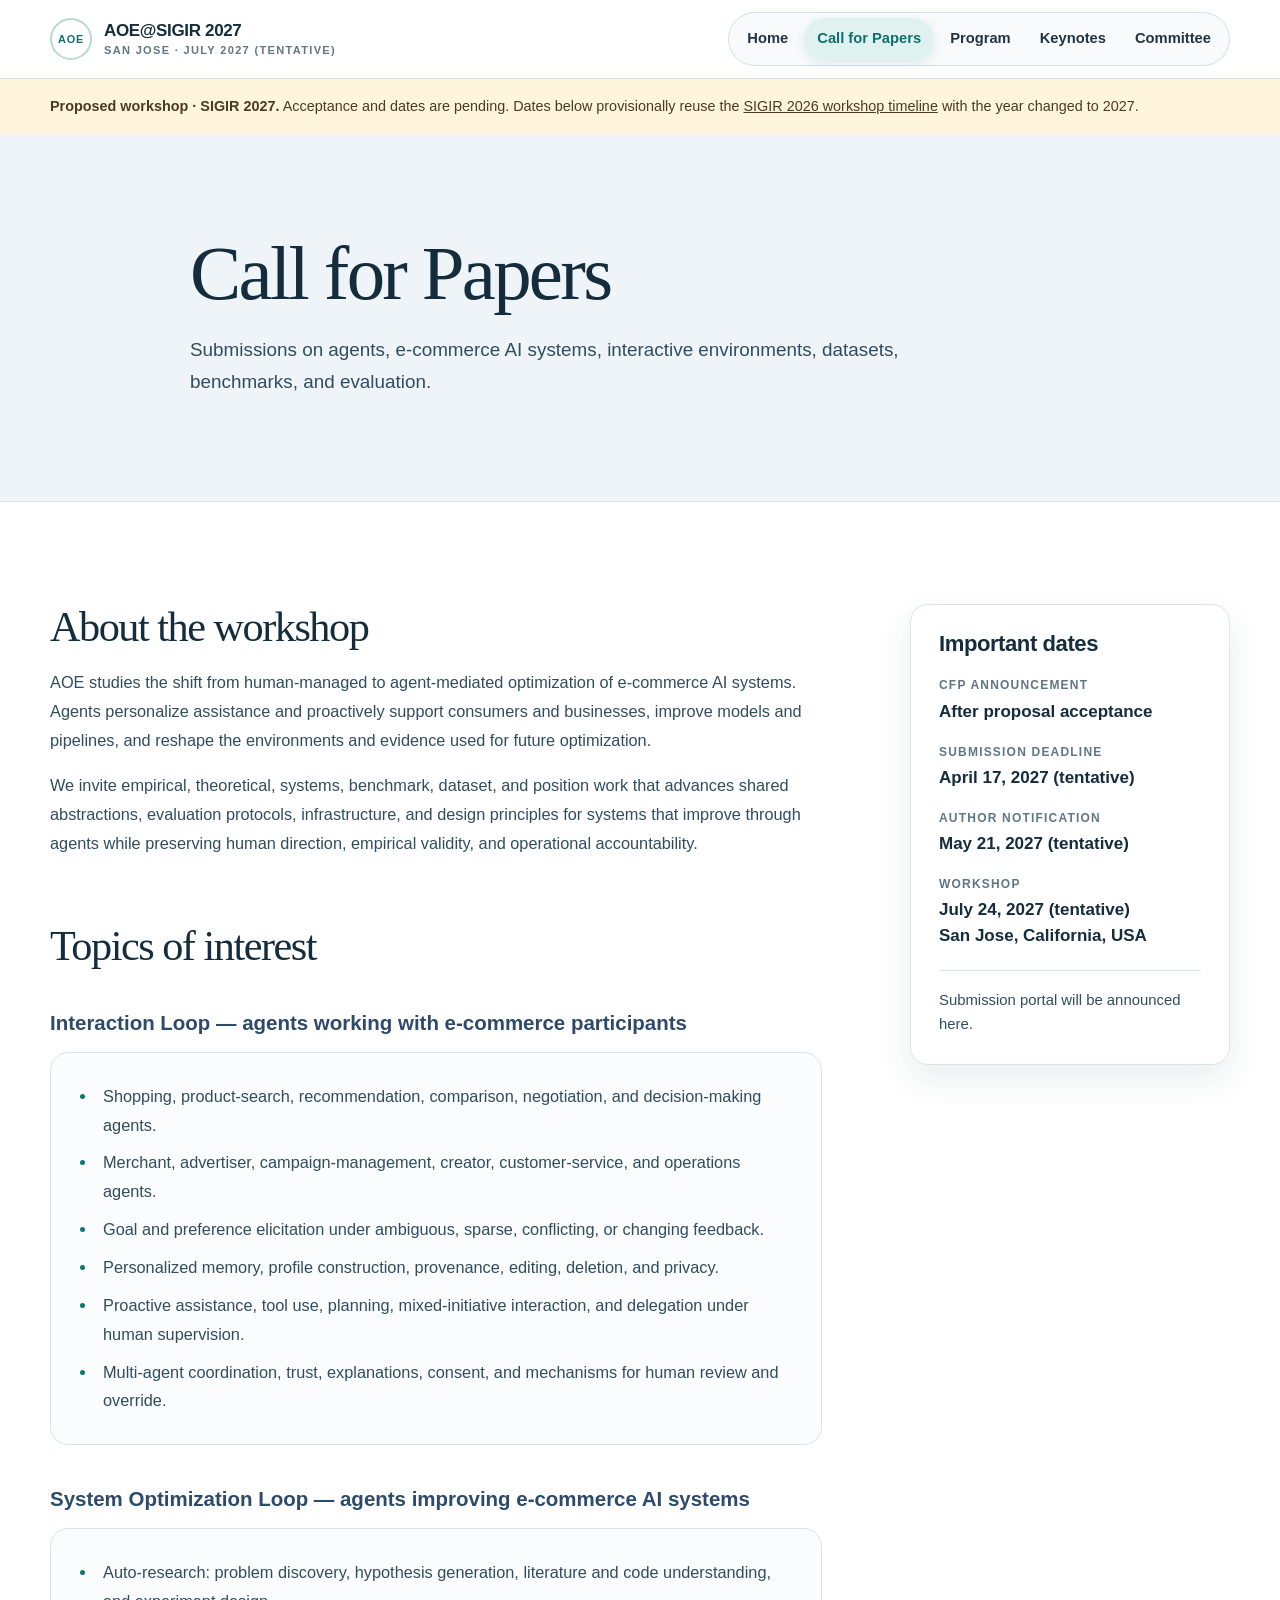
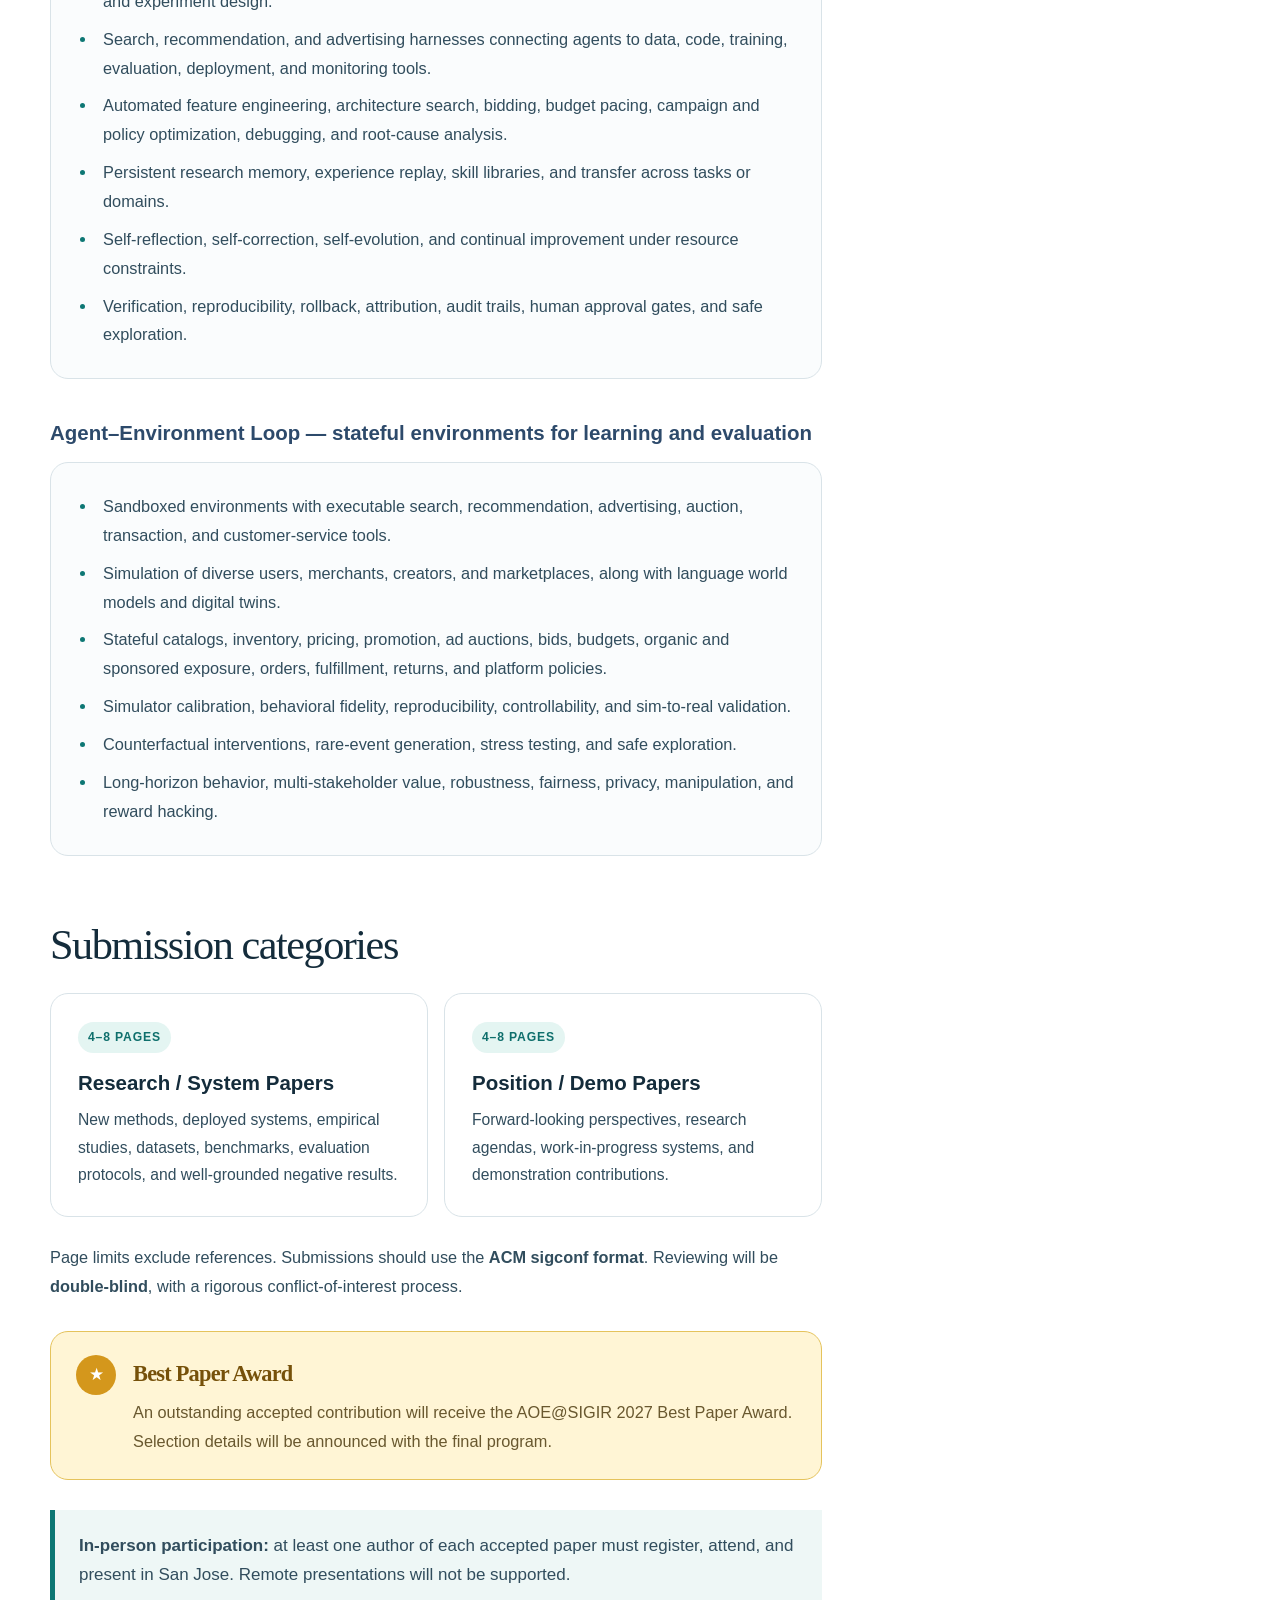
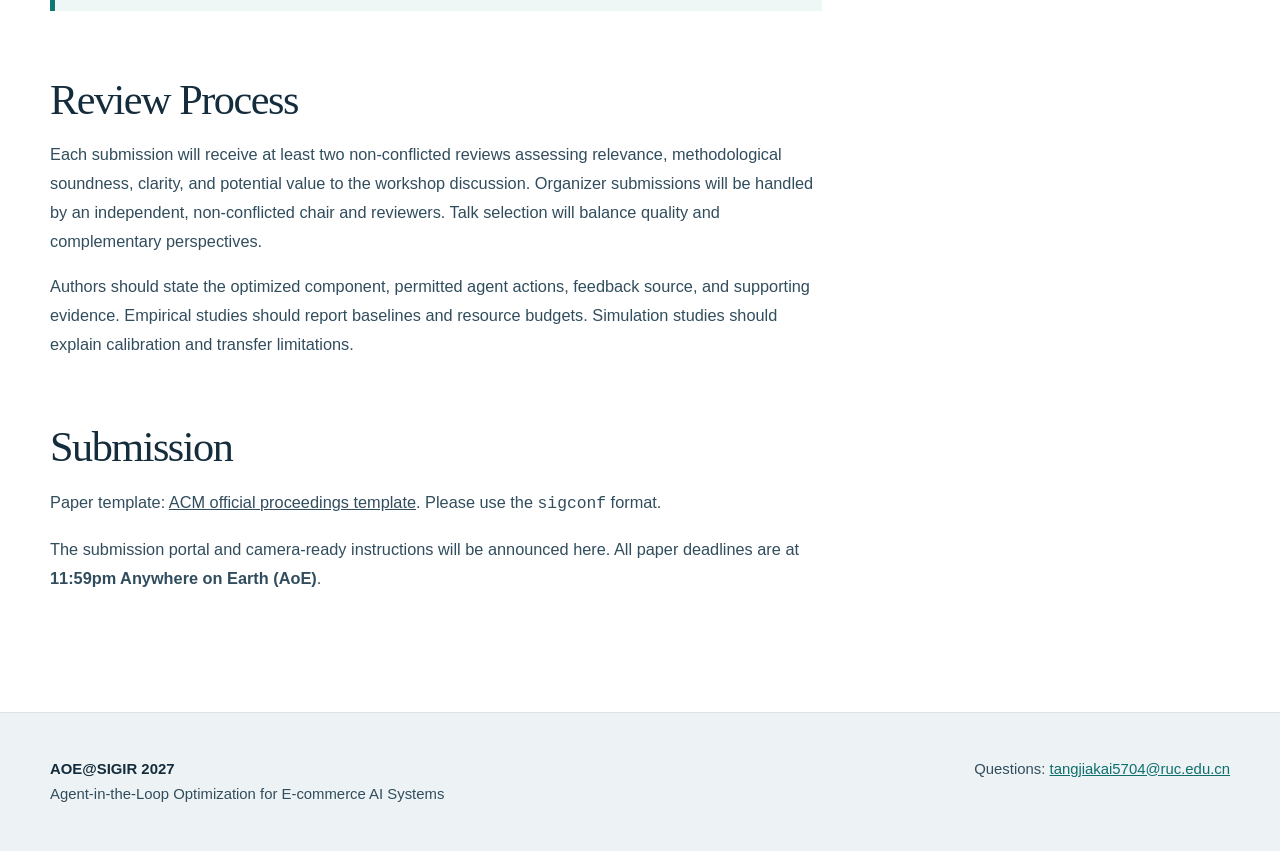
==== commit a38e76e9: "Link official ACM template in website submission instructions" ====
--- a/cfp.html
+++ b/cfp.html
@@ -71,6 +71,7 @@
         <p>Authors should state the optimized component, permitted agent actions, feedback source, and supporting evidence. Empirical studies should report baselines and resource budgets. Simulation studies should explain calibration and transfer limitations.</p>
 
         <h2>Submission</h2>
+        <p>Paper template: <a href="https://www.acm.org/publications/proceedings-template" rel="noopener" target="_blank">ACM official proceedings template</a>. Please use the <code>sigconf</code> format.</p>
         <p>The submission portal and camera-ready instructions will be announced here. All paper deadlines are at <strong>11:59pm Anywhere on Earth (AoE)</strong>.</p>
       </article>
       <aside class="side-card" aria-label="Important dates">
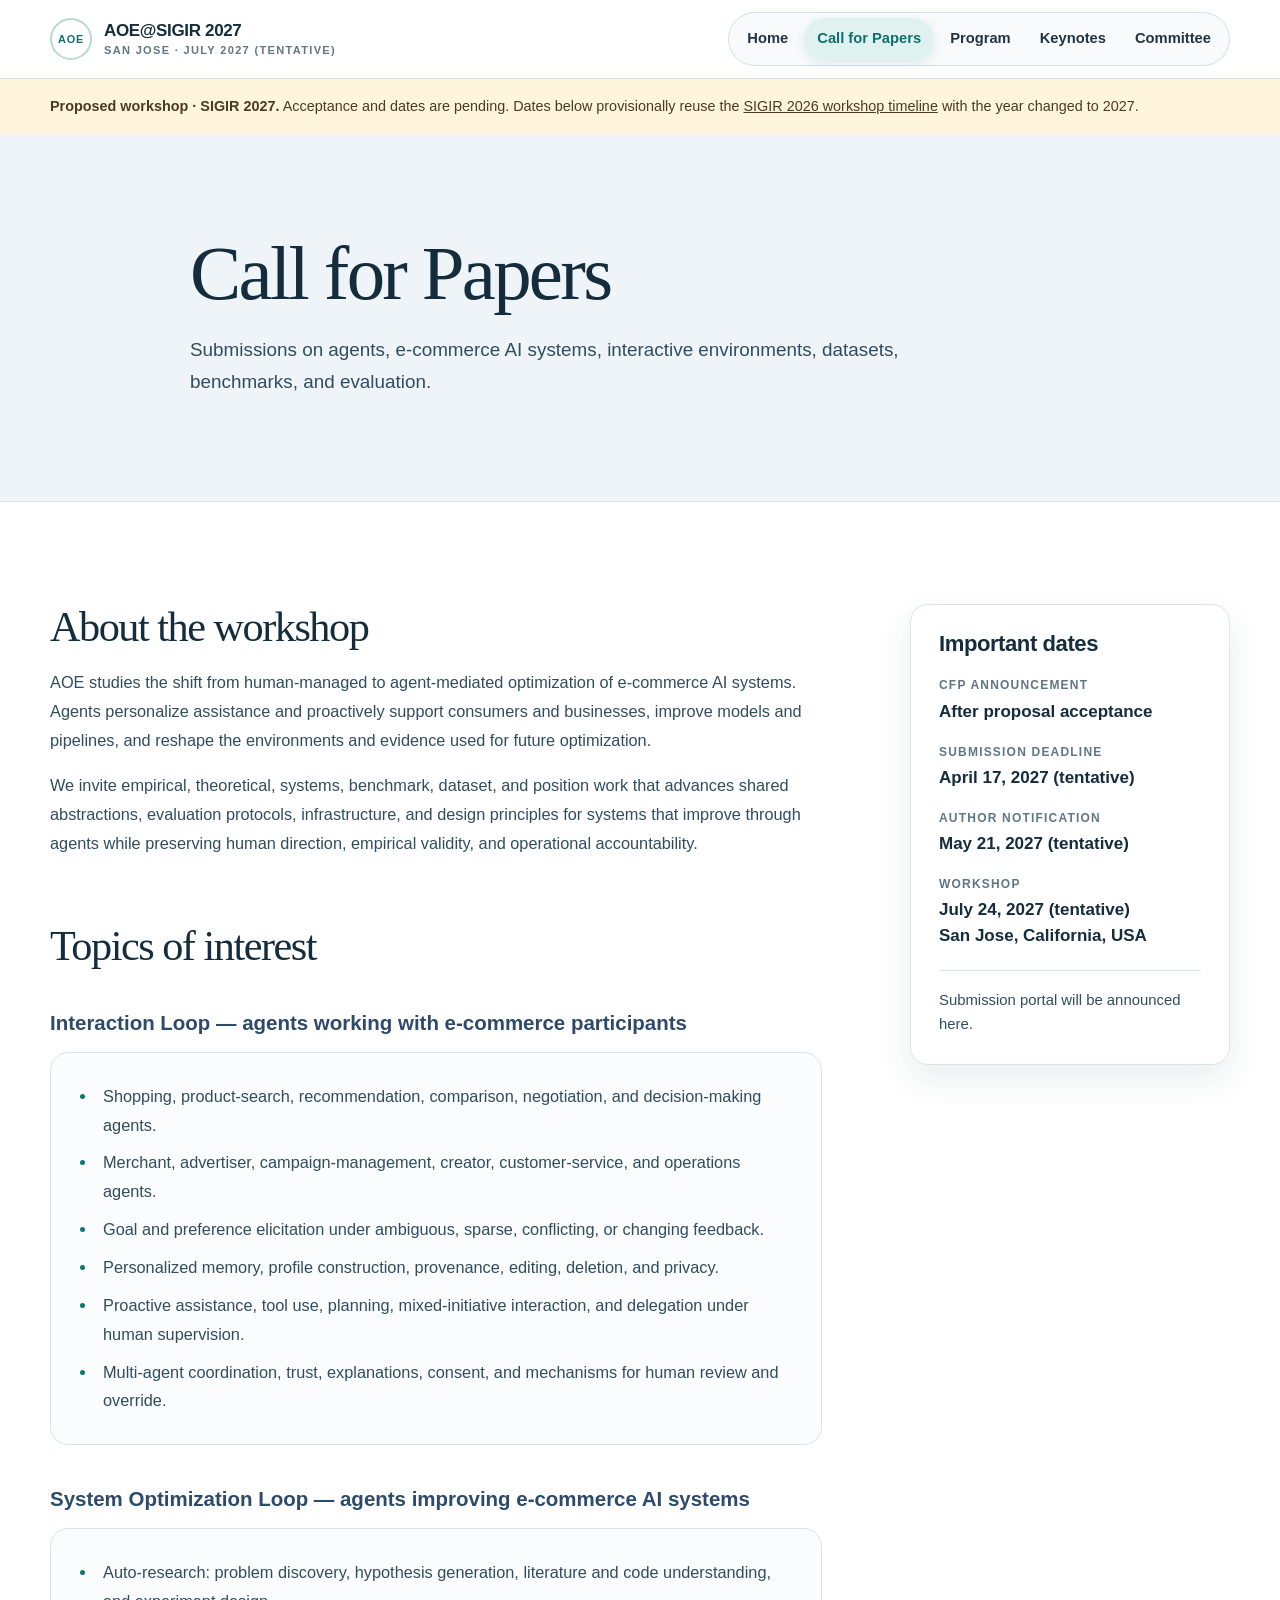
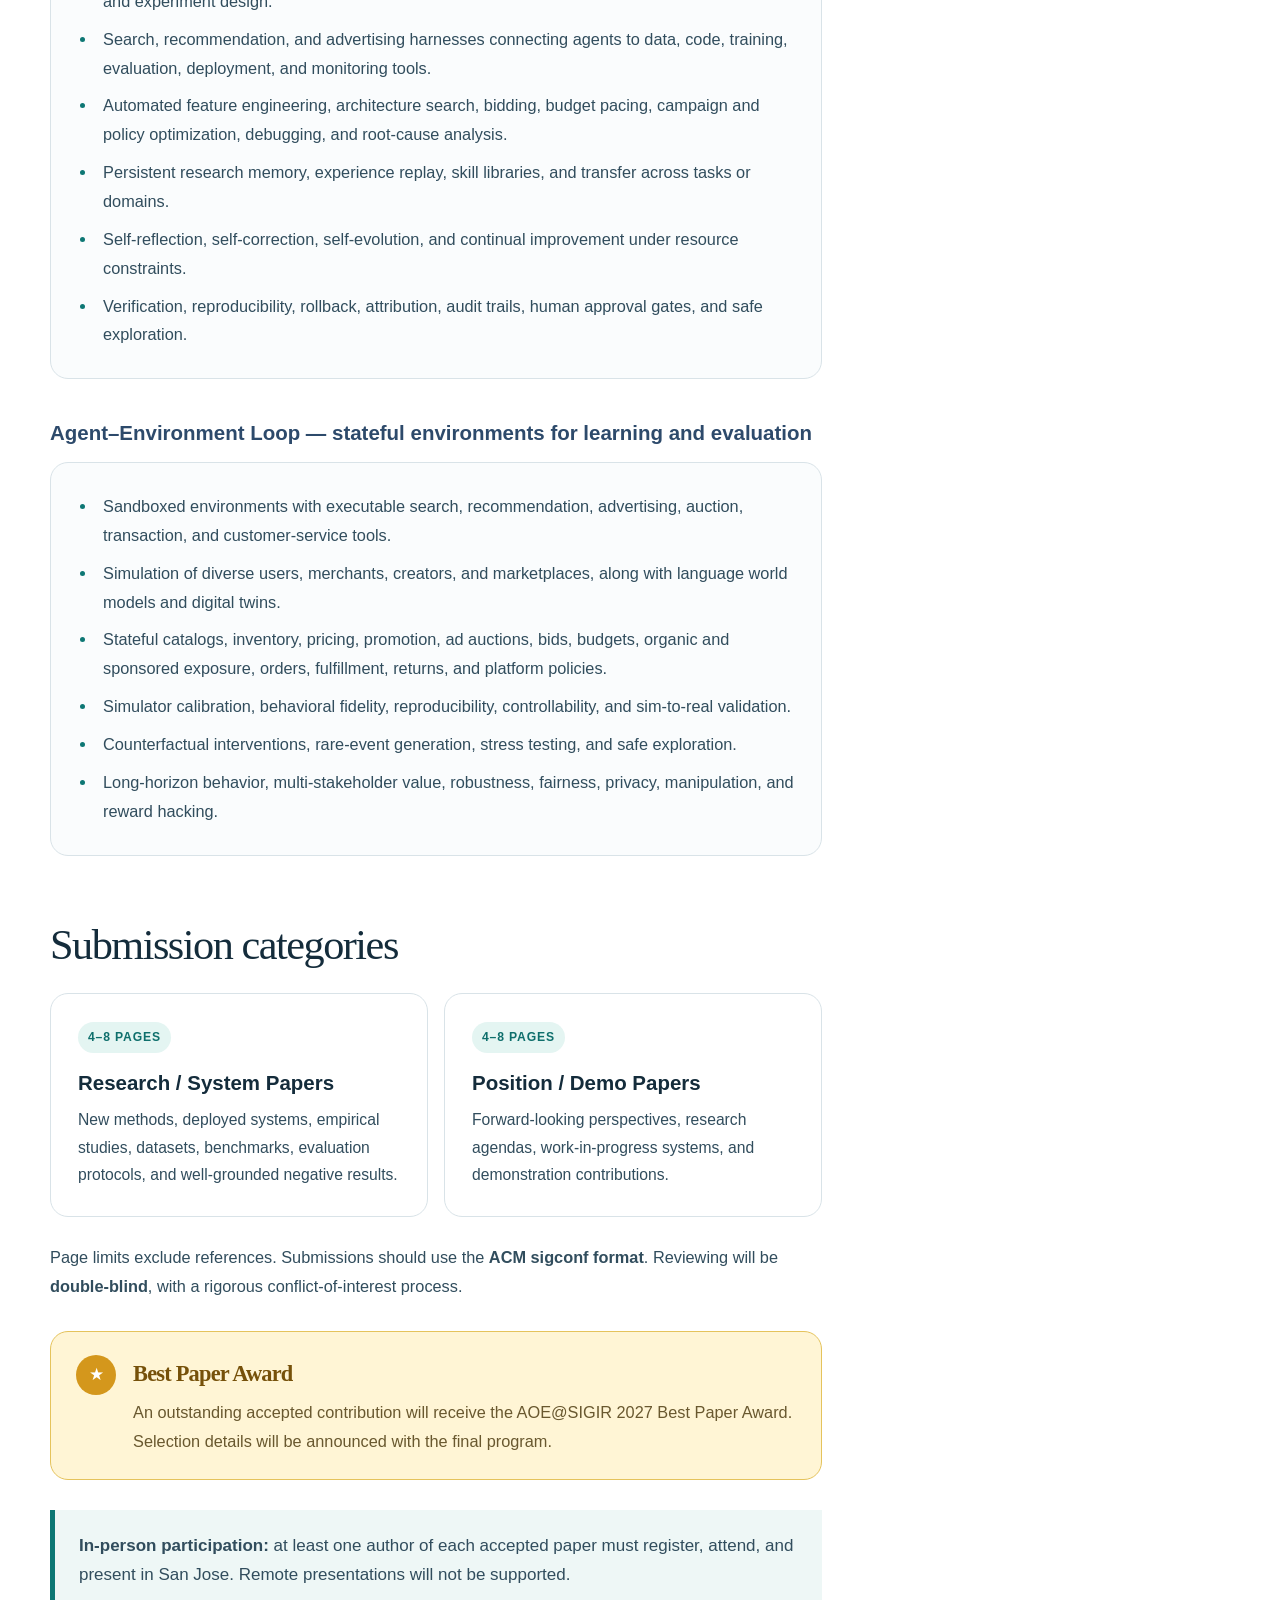
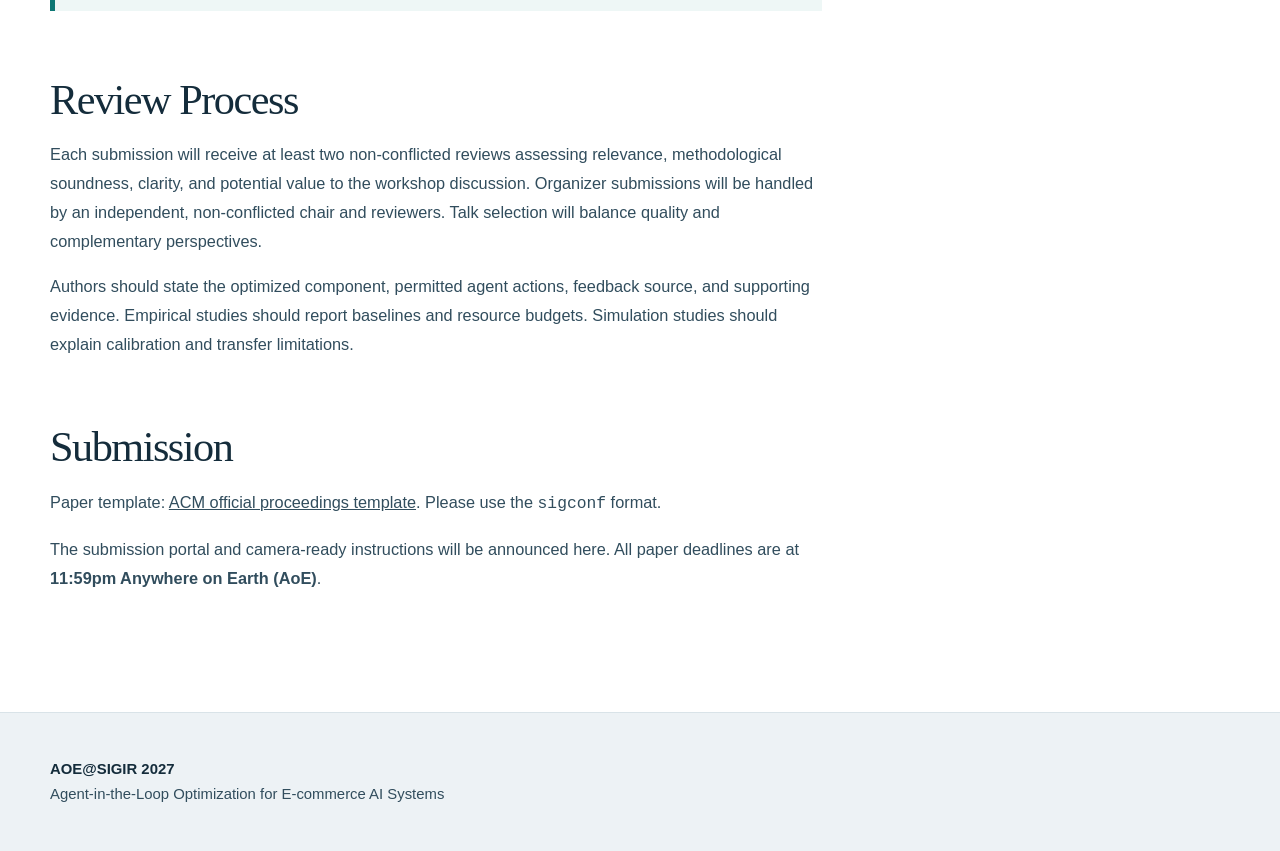
==== commit 9b24da77: "Remove personal email from workshop website" ====
--- a/cfp.html
+++ b/cfp.html
@@ -86,7 +86,7 @@
     </div></section>
   </main>
 
-  <footer class="site-footer"><div class="container footer-inner"><p><strong>AOE@SIGIR 2027</strong><br>Agent-in-the-Loop Optimization for E-commerce AI Systems</p><p>Questions: <a href="mailto:tangjiakai5704@ruc.edu.cn">tangjiakai5704@ruc.edu.cn</a></p></div></footer>
+  <footer class="site-footer"><div class="container footer-inner"><p><strong>AOE@SIGIR 2027</strong><br>Agent-in-the-Loop Optimization for E-commerce AI Systems</p></div></footer>
   <script src="assets/site.js?v=20261023-1"></script>
 </body>
 </html>
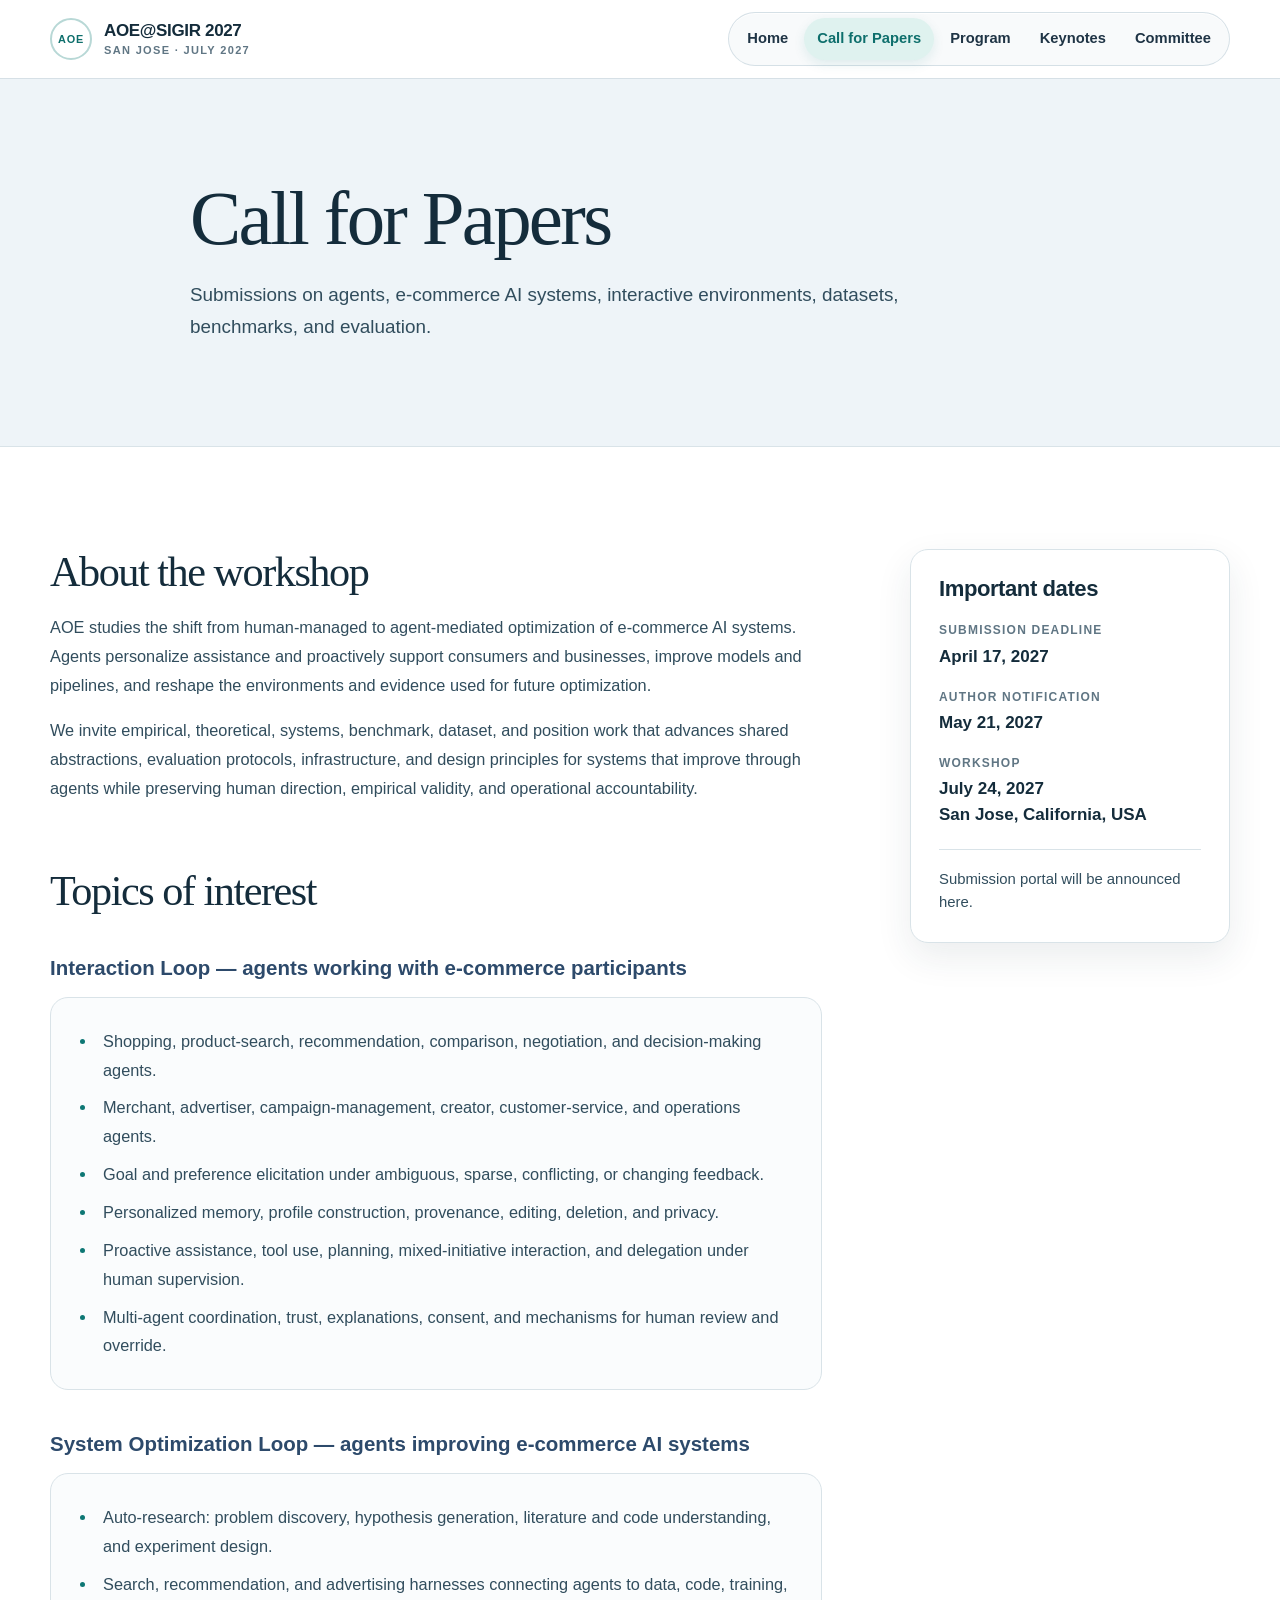
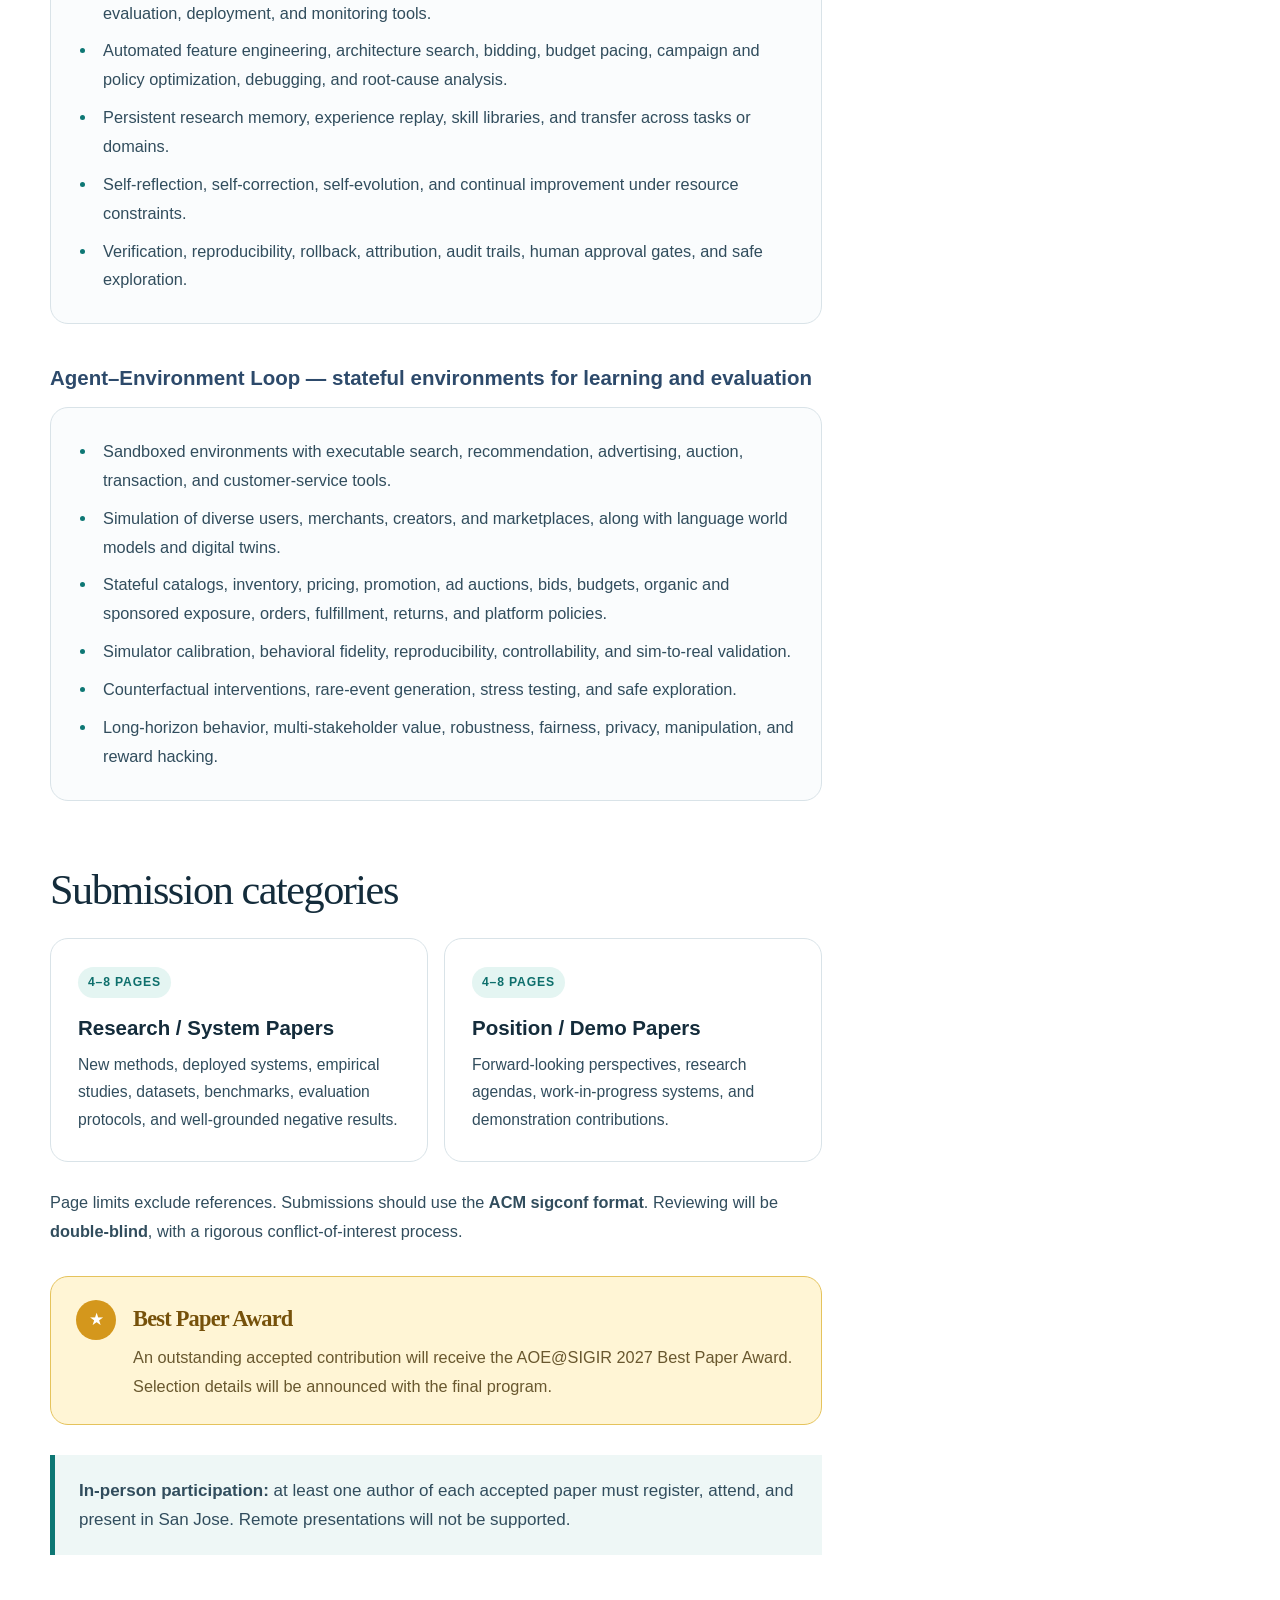
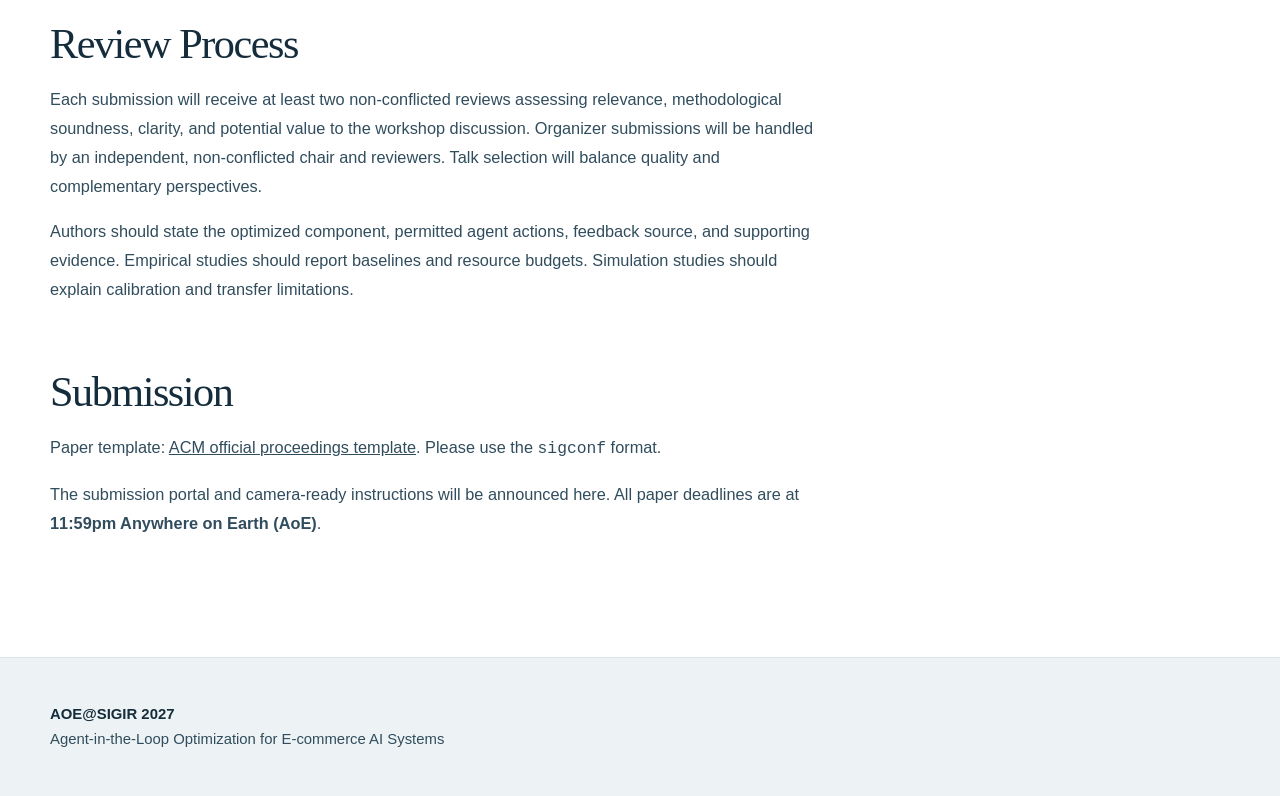
==== commit 8e3f14ba: "Remove tentative and proposal-stage wording from public website" ====
--- a/cfp.html
+++ b/cfp.html
@@ -11,13 +11,12 @@
 <body>
   <a class="skip-link" href="#main">Skip to content</a>
   <header class="site-header"><div class="container header-inner">
-    <a class="brand" href="index.html"><span class="brand-mark">AOE</span><span class="brand-copy">AOE@SIGIR 2027<small>San Jose · July 2027 (tentative)</small></span></a>
+    <a class="brand" href="index.html"><span class="brand-mark">AOE</span><span class="brand-copy">AOE@SIGIR 2027<small>San Jose · July 2027</small></span></a>
     <button class="menu-toggle" type="button" aria-expanded="false" aria-controls="site-nav">Menu</button>
     <nav class="site-nav" id="site-nav" aria-label="Primary navigation"><a href="index.html">Home</a><a href="cfp.html" aria-current="page">Call for Papers</a><a href="program.html">Program</a><a href="keynotes.html">Keynotes</a><a href="committee.html">Committee</a></nav>
   </div></header>
 
   <main id="main">
-<aside class="migration-notice" aria-label="Proposal status"><div class="container"><strong>Proposed workshop · SIGIR 2027.</strong> Acceptance and dates are pending. Dates below provisionally reuse the <a href="https://sigir2026.org/en-AU/pages/submissions/workshop-proposals">SIGIR 2026 workshop timeline</a> with the year changed to 2027.</div></aside>
     <section class="page-hero"><div class="container page-hero-inner"><h1>Call for Papers</h1><p>Submissions on agents, e-commerce AI systems, interactive environments, datasets, benchmarks, and evaluation.</p></div></section>
 
     <section class="section"><div class="container page-grid">
@@ -76,10 +75,9 @@
       </article>
       <aside class="side-card" aria-label="Important dates">
         <h2>Important dates</h2><dl>
-          <dt>CFP announcement</dt><dd>After proposal acceptance</dd>
-          <dt>Submission deadline</dt><dd>April 17, 2027 (tentative)</dd>
-          <dt>Author notification</dt><dd>May 21, 2027 (tentative)</dd>
-          <dt>Workshop</dt><dd>July 24, 2027 (tentative)<br>San Jose, California, USA</dd>
+          <dt>Submission deadline</dt><dd>April 17, 2027</dd>
+          <dt>Author notification</dt><dd>May 21, 2027</dd>
+          <dt>Workshop</dt><dd>July 24, 2027<br>San Jose, California, USA</dd>
         </dl>
         <p class="portal-status">Submission portal will be announced here.</p>
       </aside>
--- a/assets/style.css
+++ b/assets/style.css
@@ -129,7 +129,7 @@
 .about-copy p:first-child { color: var(--ink); font-size: 1.28rem; }
 .about-copy p + p { margin-top: 20px; }
 
-.date-grid { display: grid; grid-template-columns: repeat(4, 1fr); gap: 16px; }
+.date-grid { display: grid; grid-template-columns: repeat(3, 1fr); gap: 16px; }
 .date-item { min-height: 190px; padding: 28px; border: 1px solid var(--line); border-radius: var(--radius); background: white; }
 .date-item.is-key { border: 2px solid #9cd2cb; background: #edf8f6; }
 .date-item time { display: block; color: var(--navy); font-family: Georgia, serif; font-size: 1.8rem; font-weight: 600; line-height: 1.05; }
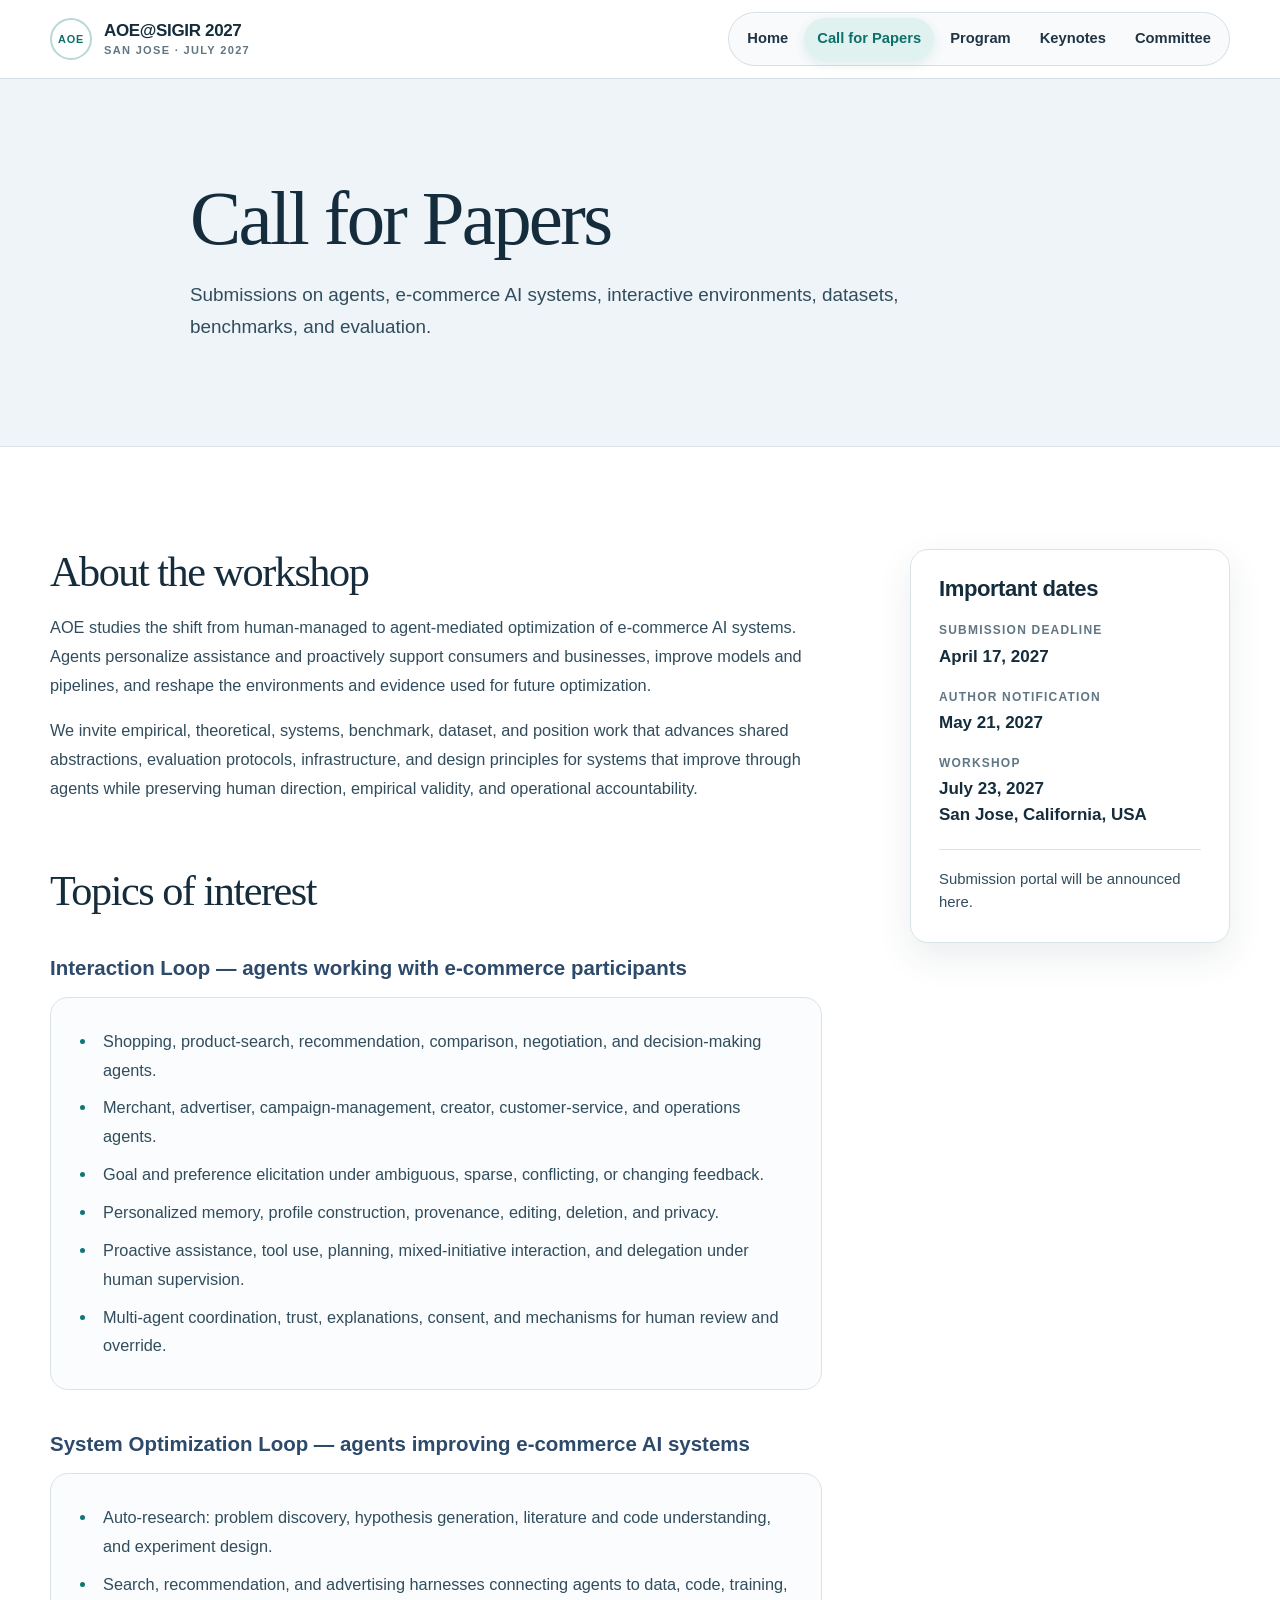
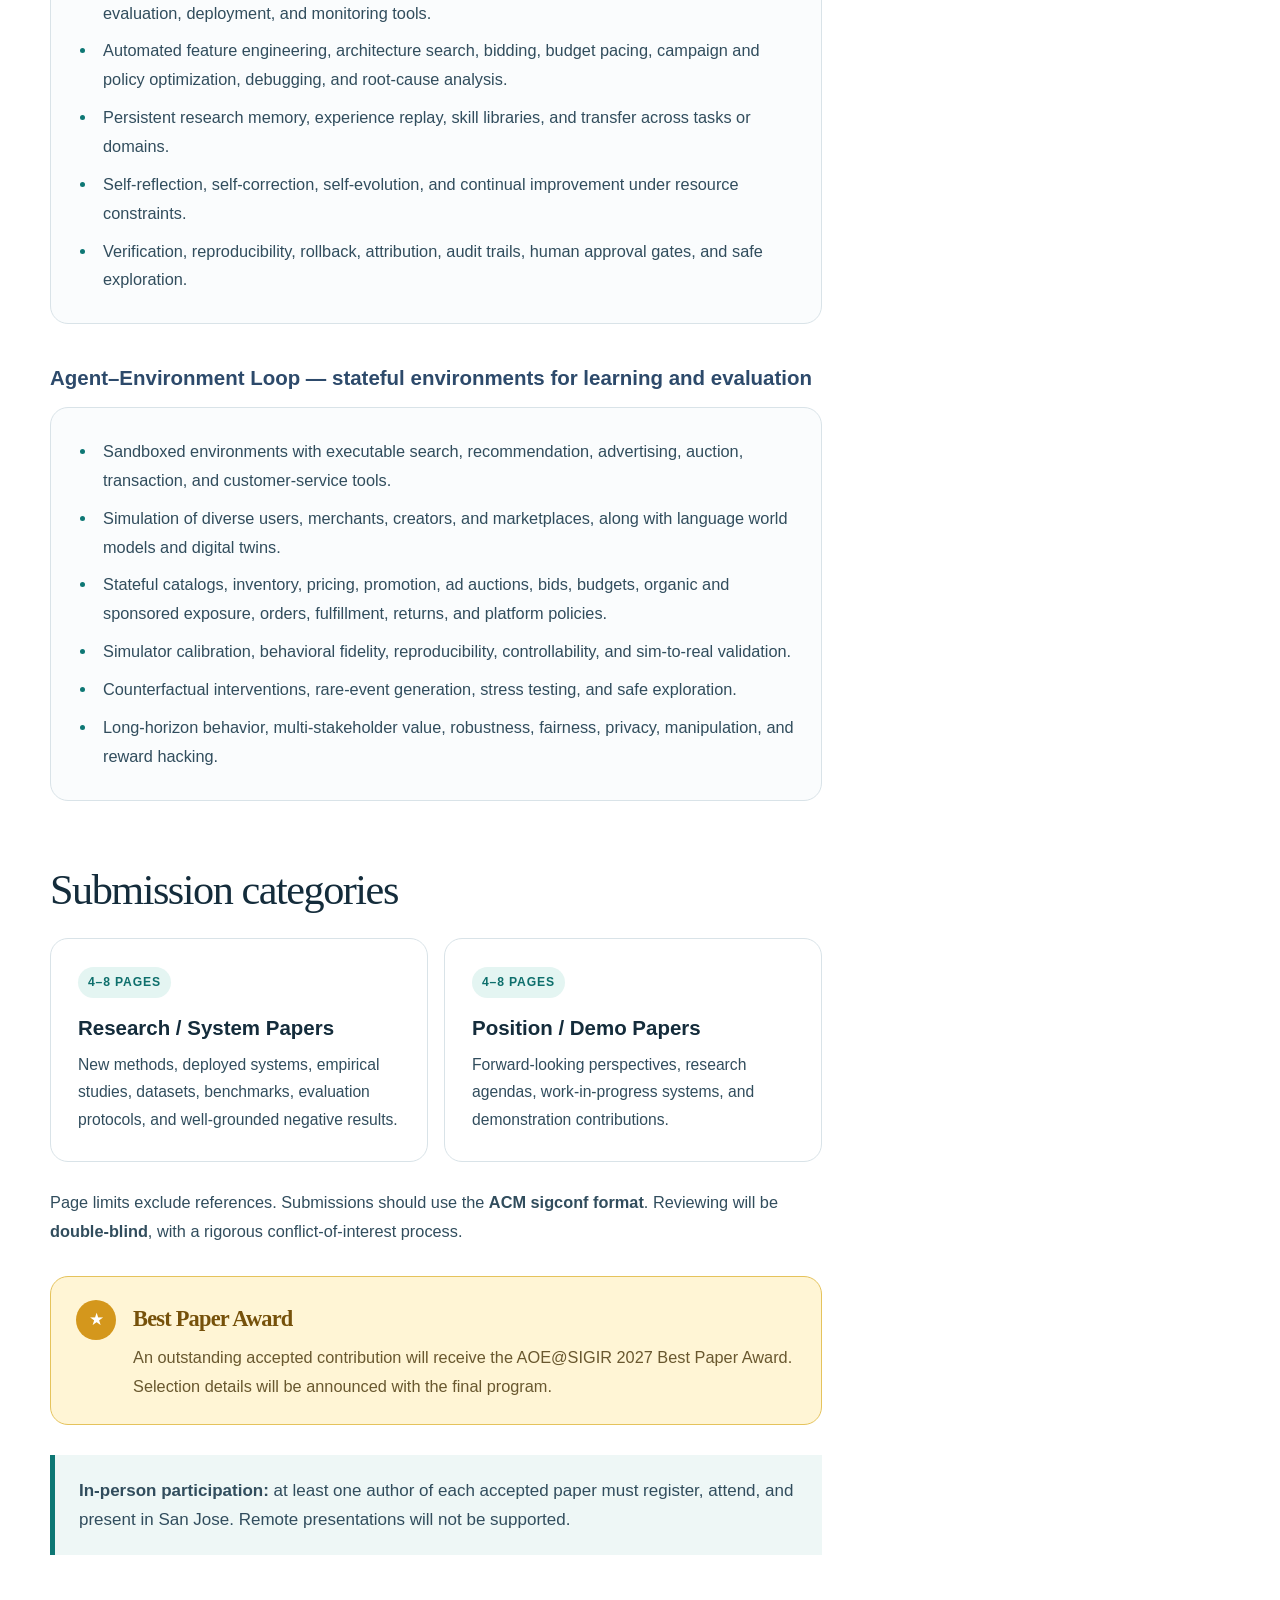
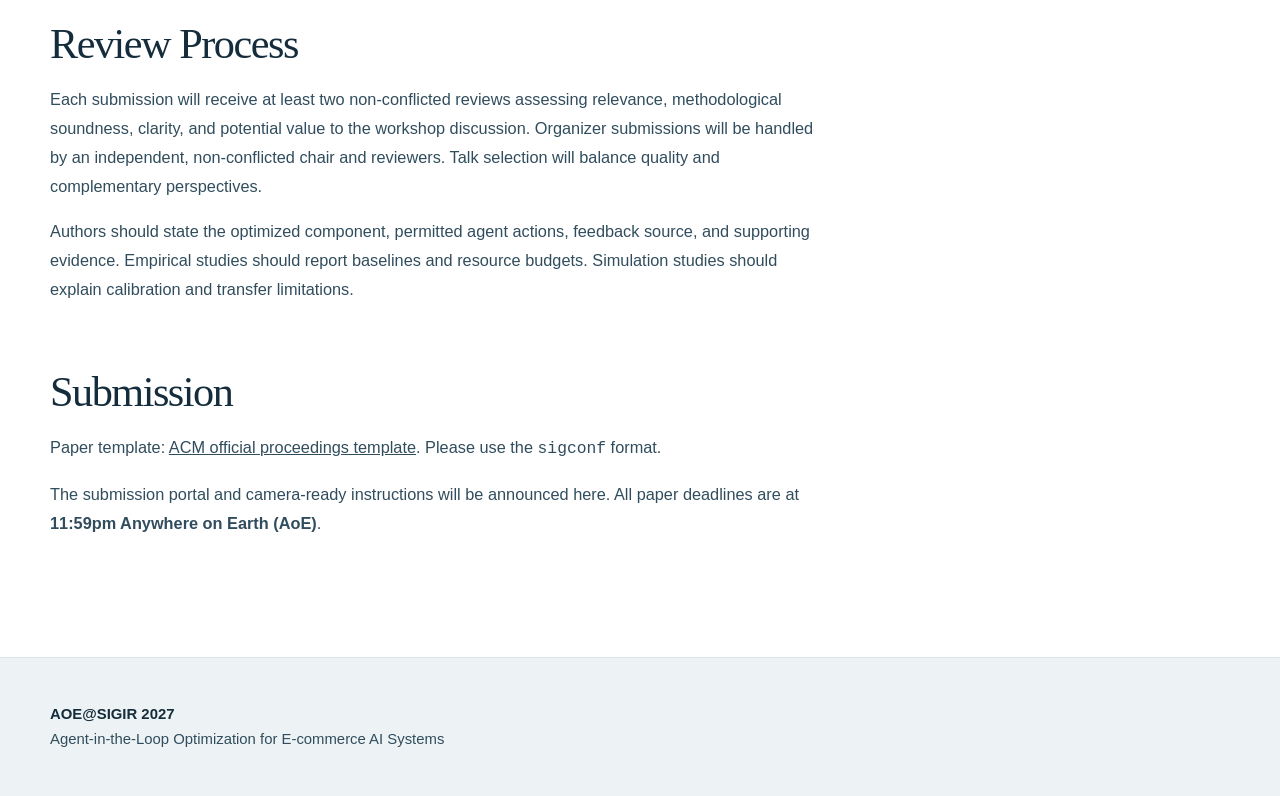
==== commit 7fcc77ec: "Set workshop day to July 23 per SIGIR 2027 official schedule" ====
--- a/cfp.html
+++ b/cfp.html
@@ -77,7 +77,7 @@
         <h2>Important dates</h2><dl>
           <dt>Submission deadline</dt><dd>April 17, 2027</dd>
           <dt>Author notification</dt><dd>May 21, 2027</dd>
-          <dt>Workshop</dt><dd>July 24, 2027<br>San Jose, California, USA</dd>
+          <dt>Workshop</dt><dd>July 23, 2027<br>San Jose, California, USA</dd>
         </dl>
         <p class="portal-status">Submission portal will be announced here.</p>
       </aside>
